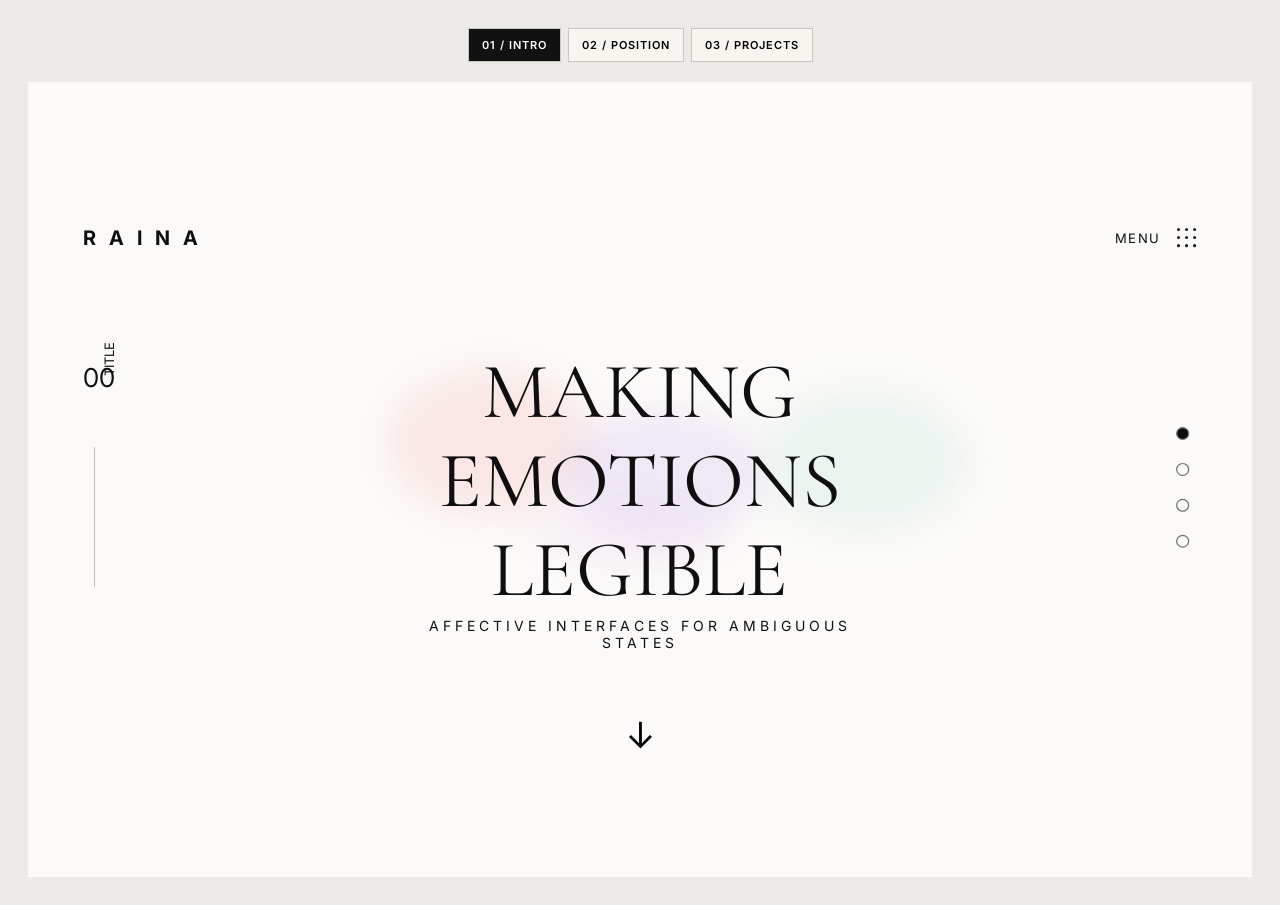
==== index.html @ 7a5435ba "Implement portfolio landing pages from Figma" ====
<!doctype html>
<html lang="en">
  <head>
    <meta charset="UTF-8" />
    <meta name="viewport" content="width=device-width, initial-scale=1.0" />
    <title>Raina — Affective Interfaces</title>
    <link rel="preconnect" href="https://fonts.googleapis.com" />
    <link rel="preconnect" href="https://fonts.gstatic.com" crossorigin />
    <link href="https://fonts.googleapis.com/css2?family=Cormorant+Garamond:ital,wght@0,400;1,400&family=Inter:wght@400;600&display=swap" rel="stylesheet" />
    <link rel="stylesheet" href="./style.css" />
  </head>
  <body>
    <main class="site-shell">
      <nav class="page-nav" aria-label="Page navigation">
        <button class="nav-button active" data-page="intro">01 / INTRO</button>
        <button class="nav-button" data-page="position">02 / POSITION</button>
        <button class="nav-button" data-page="projects">03 / PROJECTS</button>
      </nav>

      <section class="page intro is-active" data-page-panel="intro">
        <header><strong>R A I N A</strong><span>MENU <img src="assets/figma/menu-grid.svg" alt="" /></span></header>
        <span class="section-number">00</span><span class="side-label">TITLE</span><i class="guide"></i>
        <div class="hero-fields" aria-hidden="true"><img src="assets/figma/hero-field-1.svg" alt="" /><img src="assets/figma/hero-field-2.svg" alt="" /><img src="assets/figma/hero-field-3.svg" alt="" /><img src="assets/figma/hero-field-4.svg" alt="" /></div>
        <div class="intro-title">MAKING<br />EMOTIONS<br />LEGIBLE</div>
        <p class="intro-subtitle">AFFECTIVE INTERFACES FOR AMBIGUOUS STATES</p>
        <img class="intro-pager" src="assets/figma/pager.svg" alt="Page indicator" />
        <button class="down-arrow" data-next="position" aria-label="Next page">↓</button>
      </section>

      <section class="page position" data-page-panel="position">
        <header><strong>R A I N A</strong><span>MENU <img src="assets/figma/menu-grid.svg" alt="" /></span></header>
        <span class="section-number">01</span><span class="side-label long">DESIGN POSITION</span><i class="guide"></i>
        <div class="position-copy"><h1>I design affective interfaces<br />that make <em>ambiguous emotional</em><br />and <em>psychological states</em><br />perceptible, interpretable,<br />and actionable.</h1><p>Many emotional and psychological states are felt before they can be clearly recognized or explained. My work explores how design can mediate these ambiguous states through narrative, information, touch, and physical interaction. Rather than attempting to diagnose or resolve emotion, I design interfaces that help people notice what they are experiencing, make sense of it, and find ways to respond.</p></div>
        <div class="journey-art" aria-hidden="true"><img class="field f1" src="assets/figma/position-field-1.svg" alt="" /><img class="field f2" src="assets/figma/position-field-2.svg" alt="" /><img class="field f3" src="assets/figma/position-field-3.svg" alt="" /><img class="field f4" src="assets/figma/position-field-4.svg" alt="" /><img class="field f5" src="assets/figma/position-field-5.svg" alt="" /><img class="journey-line" src="assets/figma/journey-path.svg" alt="" /></div>
        <div class="states"><article class="state state-one"><img src="assets/figma/state-ring.png" alt="" /><img class="dot" src="assets/figma/state-dot.svg" alt="" /><b>PERCEPTIBLE</b><small>make it noticed</small></article><article class="state state-two"><img src="assets/figma/state-ring.png" alt="" /><img class="dot" src="assets/figma/state-dot.svg" alt="" /><b>INTERPRETABLE</b><small>make sense of it</small></article><article class="state state-three"><img src="assets/figma/state-ring.png" alt="" /><img class="dot" src="assets/figma/state-dot.svg" alt="" /><b>ACTIONABLE</b><small>enable a response</small></article></div>
        <div class="dot-pager"><img src="assets/figma/pager-dot.svg" alt="" /><img src="assets/figma/pager-dot-active.svg" alt="" /><img src="assets/figma/pager-dot.svg" alt="" /><img src="assets/figma/pager-dot.svg" alt="" /></div><button class="down-arrow" data-next="projects" aria-label="Next page">↓</button>
      </section>

      <section class="page projects" data-page-panel="projects">
        <header><strong>R A I N A</strong><span>MENU <img src="assets/figma/menu-button.svg" alt="" /></span></header>
        <aside class="projects-intro"><h1>MAKING<br />EMOTIONS<br />LEGIBLE</h1><p>Design affective interfaces<br />that make ambiguous<br />emotional states perceptible,<br />interpretable, and actionable.</p><button data-page="intro">Explore projects&nbsp;&nbsp;&nbsp;→</button></aside>
        <div class="explore-fields" aria-hidden="true"><img src="assets/figma/explore-field-1.svg" alt="" /><img src="assets/figma/explore-field-2.svg" alt="" /><img src="assets/figma/explore-field-3.svg" alt="" /><img src="assets/figma/explore-field-4.svg" alt="" /><img src="assets/figma/explore-field-5.svg" alt="" /></div>
        <div class="experience"><b>A M B I G U O U S<br />E X P E R I E N C E</b><span>Felt before it is known.<br />—</span></div>
        <div class="connectors" aria-hidden="true"><img src="assets/figma/connector-1.svg" alt="" /><img src="assets/figma/connector-2.svg" alt="" /><img src="assets/figma/connector-3.svg" alt="" /><img src="assets/figma/connector-4.svg" alt="" /><img src="assets/figma/connector-5.svg" alt="" /><img src="assets/figma/connector-6.svg" alt="" /></div>
        <div class="projects-grid">
          <article class="project child"><span>03</span><b>CHILD DEPRESSION<br />SCREENING GAME</b><small>FELT → ARTICULATED</small><img src="assets/figma/project-child.svg" alt="Child depression game illustration" /></article>
          <article class="project living"><span>01</span><b>LIVING OBJECT</b><small>FELT → ENCOUNTERED</small><img src="assets/figma/project-living-base.svg" alt="Living object illustration" /><img src="assets/figma/project-living-1.svg" alt="" /></article>
          <article class="project pms"><span>02</span><b>PMS<br />PRODUCT-SERVICE</b><small>FELT → INTERPRETED</small><img src="assets/figma/project-pms-base.svg" alt="PMS product-service illustration" /><img src="assets/figma/project-pms-1.svg" alt="" /><img src="assets/figma/project-pms-2.svg" alt="" /><img src="assets/figma/project-pms-3.svg" alt="" /></article>
          <article class="project lockin"><span>04</span><b>LOCKIN</b><small>UNNOTICED → RECONSIDERED</small><img src="assets/figma/project-phone.svg" alt="Lockin illustration" /></article>
          <article class="project squeeze"><span>05</span><b>SQUEEZE ME</b><small>FELT → RESPONDED</small><img src="assets/figma/project-touch.svg" alt="Squeeze me illustration" /></article>
          <article class="project balium"><span>06</span><b>BALIUM</b><small>UNNOTICED → NOTICED</small><img src="assets/figma/project-balium.svg" alt="Balium illustration" /></article>
        </div>
      </section>
    </main>
    <script src="./script.js"></script>
  </body>
</html>
---- style.css ----
:root{--paper:#fbfaf8;--ink:#0f0f0f;--purple:#634fb8}*{box-sizing:border-box}body{margin:0;background:#eceae6;color:var(--ink);font-family:Inter,Arial,sans-serif}.site-shell{min-height:100vh;padding:28px}.page-nav{display:flex;gap:7px;justify-content:center;margin:0 auto 20px}.nav-button{border:1px solid #c9c6c0;background:#f7f5f0;padding:9px 13px;font:600 11px Inter;letter-spacing:1px;cursor:pointer}.nav-button.active{background:#111;color:#fff}.page{position:relative;width:min(100%,1512px);aspect-ratio:1512/982;margin:auto;background:var(--paper);overflow:hidden;display:none}.page.is-active{display:block}.page header{position:absolute;top:18.1%;left:4.53%;right:4.53%;display:flex;justify-content:space-between;align-items:center;font-size:14px;letter-spacing:1.4px;z-index:5}.page header strong{font-size:20px;letter-spacing:4px}.page header span{display:flex;align-items:center;gap:16px;font-size:13px}.page header img{width:20px;height:20px;object-fit:contain}.section-number{position:absolute;left:4.53%;top:35.2%;font-size:26px}.side-label{position:absolute;left:6%;top:37%;font-size:13px;transform:rotate(-90deg);transform-origin:left top}.side-label.long{top:57.8%;left:4.4%;font-size:12px;font-weight:600;letter-spacing:1.2px}.guide{position:absolute;left:5.43%;top:45.9%;height:17.6%;border-left:1px solid #7777}.intro .hero-fields img,.position .field,.explore-fields img{position:absolute;object-fit:contain}.intro .hero-fields img:nth-child(1){left:25.3%;top:31.6%;width:25%;height:27.6%}.intro .hero-fields img:nth-child(2){left:39%;top:37.1%;width:25.7%;height:24.8%}.intro .hero-fields img:nth-child(3){left:55.4%;top:34.4%;width:25.7%;height:26.6%}.intro .hero-fields img:nth-child(4){left:34.2%;top:48.6%;width:29.8%;height:16.5%}.intro-title{position:absolute;top:33.5%;left:31%;width:38%;font:400 clamp(32px,6.2vw,94px)/1.12 'Cormorant Garamond',serif;text-align:center;z-index:1}.intro-subtitle{position:absolute;left:31%;top:65.5%;width:38%;text-align:center;font-size:14px;letter-spacing:4px}.intro-pager{position:absolute;right:4.75%;top:43.4%;width:22px;height:126px}.down-arrow{position:absolute;left:50%;bottom:15%;background:none;border:0;font:36px Inter;cursor:pointer;transform:translateX(-50%)}.position-copy{position:absolute;left:12.66%;top:27.5%;width:44%;z-index:4}.position-copy h1{font:400 clamp(19px,2.58vw,39px)/1.3 'Cormorant Garamond',serif;margin:0}.position-copy em{color:var(--purple)}.position-copy p{width:70%;margin-top:35px;font-size:15px;line-height:1.73;color:#474747}.journey-art{position:absolute;right:3.5%;top:22%;width:51%;height:52%}.journey-art .f1{left:0;top:21%;width:29%;height:49%}.journey-art .f2{left:25%;top:39%;width:30%;height:50%}.journey-art .f3{left:53%;top:20%;width:29%;height:49%}.journey-art .f4{left:33%;top:57%;width:28%;height:40%}.journey-art .f5{left:66%;top:39%;width:24%;height:42%}.journey-line{position:absolute;left:11%;top:0;width:79%;height:96%;z-index:2}.states{position:absolute;right:6%;top:26%;width:36%;height:49%;z-index:3}.state{position:absolute;width:43%;height:60px;padding-left:67px}.state>img:first-child{position:absolute;left:0;top:0;width:53px;height:53px}.state .dot{position:absolute;left:21px;top:21px;width:10px;height:10px}.state b,.state small{display:block}.state b{font-size:16px;letter-spacing:.5px;padding-top:5px}.state small{font-size:14px;color:#474747;margin-top:5px}.state-one{left:22%;top:0}.state-two{right:0;top:53%}.state-three{left:0;bottom:0}.dot-pager{position:absolute;right:3.7%;top:45.7%;display:grid;gap:21px}.dot-pager img{width:12px;height:12px}.position .down-arrow{bottom:15%}.projects{background:#fbf9f4}.projects header{top:7.5%}.projects-intro{position:absolute;left:4.6%;top:38.9%;z-index:4}.projects-intro h1{font-size:28px;letter-spacing:4px;line-height:1.15;margin:0}.projects-intro p{font-size:13px;line-height:24px;margin-top:88px}.projects-intro button{background:none;border:0;padding:0;margin-top:76px;font-size:12px;cursor:pointer}.explore-fields{position:absolute;left:31.7%;top:20%;width:45%;height:66%}.explore-fields img:nth-child(1){left:0;top:3%;width:35%;height:53%}.explore-fields img:nth-child(2){left:24%;top:1%;width:34%;height:53%}.explore-fields img:nth-child(3){left:9%;top:35%;width:36%;height:51%}.explore-fields img:nth-child(4){left:35%;top:47%;width:30%;height:43%}.explore-fields img:nth-child(5){left:25%;top:25%;width:29%;height:45%}.experience{position:absolute;z-index:3;top:48%;left:45%;width:20%;text-align:center;font-size:12px}.experience b{font-size:19px;letter-spacing:4px;line-height:1.4}.experience span{display:block;margin-top:30px}.connectors img{position:absolute;z-index:2}.connectors img:nth-child(1){left:36.5%;top:25%;width:11%;transform:rotate(-44deg)}.connectors img:nth-child(2){left:59%;top:25%;width:11%;transform:rotate(-130deg)}.connectors img:nth-child(3){left:35%;top:60%;width:9%;transform:rotate(27deg)}.connectors img:nth-child(4){left:63%;top:62%;width:11%;transform:rotate(150deg)}.connectors img:nth-child(5){left:43%;top:80%;width:9%;transform:rotate(64deg)}.connectors img:nth-child(6){left:56%;top:80%;width:9%;transform:rotate(110deg)}.projects-grid{position:absolute;inset:0;z-index:5}.project{position:absolute;width:17%;font-size:11px;letter-spacing:1.2px}.project span{display:block;font-size:18px;margin-bottom:10px}.project b,.project small{display:block;line-height:22px}.project small{color:var(--ink);font-size:11px;margin-top:2px}.project>img{position:absolute;object-fit:contain;max-width:130px;max-height:90px}.child{left:25.4%;top:13%;color:#db4740}.child b,.living b,.pms b,.lockin b,.squeeze b,.balium b{color:#141414}.child>img{top:96px;left:0}.living{left:67.4%;top:13.5%;color:#7a47c2}.living>img{top:90px;left:0}.living>img:nth-of-type(2){top:103px}.pms{left:23%;top:42.5%;color:#406bb8}.pms>img{top:106px;left:0}.lockin{left:74.7%;top:45.5%;color:#406eb8}.lockin>img{top:82px;left:0}.squeeze{left:30.1%;top:72.5%;color:#784db8}.squeeze>img{top:63px;left:0}.balium{left:65.2%;top:72.5%;color:#59855e}.balium>img{top:58px;left:0}
@media(max-width:700px){.site-shell{padding:0}.page-nav{position:sticky;top:0;background:#eceae6;padding:10px;margin:0;z-index:9}.page{width:100%;min-height:720px;aspect-ratio:auto}.page header{top:5%;font-size:10px}.page header strong{font-size:14px}.page header span{font-size:10px}.section-number{top:18%;font-size:20px}.side-label,.guide{display:none}.intro-title{top:27%;left:15%;width:70%;font-size:53px}.intro-subtitle{left:15%;top:58%;width:70%;font-size:10px;letter-spacing:2px}.intro .hero-fields{opacity:.8}.position-copy{left:10%;top:18%;width:80%}.position-copy h1{font-size:29px}.position-copy p{width:100%;font-size:12px;line-height:1.6;margin-top:20px}.journey-art{right:2%;top:55%;width:96%;height:36%;opacity:.8}.states{right:2%;top:58%;width:93%;height:28%}.state b{font-size:11px}.state small{font-size:10px}.projects-intro{top:15%;left:8%}.projects-intro p{margin-top:35px}.projects-intro button{margin-top:30px}.explore-fields{left:15%;top:39%;width:70%;height:35%}.experience{top:52%;left:29%;width:42%;font-size:10px}.experience b{font-size:13px}.connectors{display:none}.projects-grid{transform:scale(.74);transform-origin:0 0;left:3%;top:9%;width:135%;height:120%}}
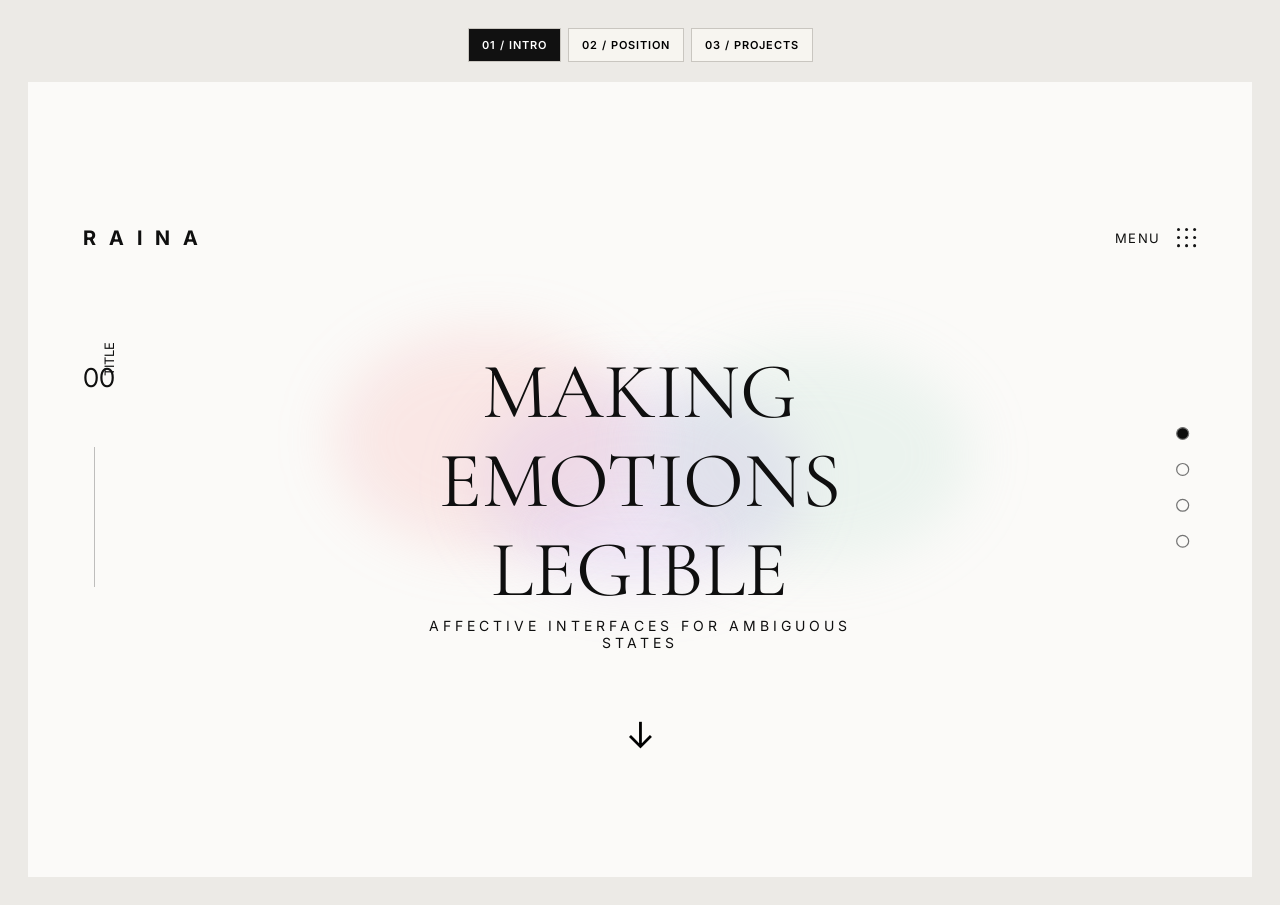
==== commit 12372e02: "Add portfolio project media and prototypes" ====
--- a/index.html
+++ b/index.html
@@ -39,16 +39,16 @@
       <section class="page projects" data-page-panel="projects">
         <header><strong>R A I N A</strong><span>MENU <img src="assets/figma/menu-button.svg" alt="" /></span></header>
         <aside class="projects-intro"><h1>MAKING<br />EMOTIONS<br />LEGIBLE</h1><p>Design affective interfaces<br />that make ambiguous<br />emotional states perceptible,<br />interpretable, and actionable.</p><button data-page="intro">Explore projects&nbsp;&nbsp;&nbsp;→</button></aside>
-        <div class="explore-fields" aria-hidden="true"><img src="assets/figma/explore-field-1.svg" alt="" /><img src="assets/figma/explore-field-2.svg" alt="" /><img src="assets/figma/explore-field-3.svg" alt="" /><img src="assets/figma/explore-field-4.svg" alt="" /><img src="assets/figma/explore-field-5.svg" alt="" /></div>
+        <div class="explore-fields" aria-hidden="true"><img src="assets/figma/explore-field-1.svg" alt="" /><img src="assets/figma/explore-field-2.svg" alt="" /><img src="assets/figma/explore-field-3.svg" alt="" /><img src="assets/figma/explore-field-4.svg" alt="" /><img src="assets/figma/explore-field-5.svg" alt="" /><img src="assets/figma/explore-field-3.svg" alt="" /></div>
         <div class="experience"><b>A M B I G U O U S<br />E X P E R I E N C E</b><span>Felt before it is known.<br />—</span></div>
         <div class="connectors" aria-hidden="true"><img src="assets/figma/connector-1.svg" alt="" /><img src="assets/figma/connector-2.svg" alt="" /><img src="assets/figma/connector-3.svg" alt="" /><img src="assets/figma/connector-4.svg" alt="" /><img src="assets/figma/connector-5.svg" alt="" /><img src="assets/figma/connector-6.svg" alt="" /></div>
         <div class="projects-grid">
-          <article class="project child"><span>03</span><b>CHILD DEPRESSION<br />SCREENING GAME</b><small>FELT → ARTICULATED</small><img src="assets/figma/project-child.svg" alt="Child depression game illustration" /></article>
-          <article class="project living"><span>01</span><b>LIVING OBJECT</b><small>FELT → ENCOUNTERED</small><img src="assets/figma/project-living-base.svg" alt="Living object illustration" /><img src="assets/figma/project-living-1.svg" alt="" /></article>
-          <article class="project pms"><span>02</span><b>PMS<br />PRODUCT-SERVICE</b><small>FELT → INTERPRETED</small><img src="assets/figma/project-pms-base.svg" alt="PMS product-service illustration" /><img src="assets/figma/project-pms-1.svg" alt="" /><img src="assets/figma/project-pms-2.svg" alt="" /><img src="assets/figma/project-pms-3.svg" alt="" /></article>
-          <article class="project lockin"><span>04</span><b>LOCKIN</b><small>UNNOTICED → RECONSIDERED</small><img src="assets/figma/project-phone.svg" alt="Lockin illustration" /></article>
-          <article class="project squeeze"><span>05</span><b>SQUEEZE ME</b><small>FELT → RESPONDED</small><img src="assets/figma/project-touch.svg" alt="Squeeze me illustration" /></article>
-          <article class="project balium"><span>06</span><b>BALIUM</b><small>UNNOTICED → NOTICED</small><img src="assets/figma/project-balium.svg" alt="Balium illustration" /></article>
+          <article class="project child" data-project="child"><span>03</span><b>CHILD DEPRESSION<br />SCREENING GAME</b><small>FELT → ARTICULATED</small><img src="assets/projects/child-watercolor-cutout.png" alt="Watercolor child depression game illustration" /></article>
+          <article class="project living" data-project="living"><span>01</span><b>LIVING OBJECT</b><small>FELT → ENCOUNTERED</small><img src="assets/projects/living-watercolor-cutout.png" alt="Watercolor tactile chip object" /></article>
+          <article class="project pms" data-project="pms"><span>02</span><b>PMS<br />PRODUCT-SERVICE</b><small>FELT → INTERPRETED</small><img src="assets/projects/pms-watercolor-cutout.png" alt="Watercolor wearable band and dock" /></article>
+          <article class="project lockin" data-project="lockin"><span>04</span><b>LOCKIN</b><small>UNNOTICED → RECONSIDERED</small><img src="assets/projects/lockin-watercolor-cutout.png" alt="Watercolor Lockin phone illustration" /></article>
+          <article class="project squeeze" data-project="squeeze"><span>05</span><b>SQUEEZE ME</b><small>FELT → RESPONDED</small><img src="assets/projects/squeeze-watercolor-cutout.png" alt="Watercolor soft-touch illustration" /></article>
+          <article class="project balium" data-project="balium"><span>06</span><b>BALIUM</b><small>UNNOTICED → NOTICED</small><img src="assets/projects/balium-watercolor-cutout.png" alt="Watercolor Balium chair illustration" /></article>
         </div>
       </section>
     </main>
--- a/style.css
+++ b/style.css
@@ -1,2 +1,34 @@
 :root{--paper:#fbfaf8;--ink:#0f0f0f;--purple:#634fb8}*{box-sizing:border-box}body{margin:0;background:#eceae6;color:var(--ink);font-family:Inter,Arial,sans-serif}.site-shell{min-height:100vh;padding:28px}.page-nav{display:flex;gap:7px;justify-content:center;margin:0 auto 20px}.nav-button{border:1px solid #c9c6c0;background:#f7f5f0;padding:9px 13px;font:600 11px Inter;letter-spacing:1px;cursor:pointer}.nav-button.active{background:#111;color:#fff}.page{position:relative;width:min(100%,1512px);aspect-ratio:1512/982;margin:auto;background:var(--paper);overflow:hidden;display:none}.page.is-active{display:block}.page header{position:absolute;top:18.1%;left:4.53%;right:4.53%;display:flex;justify-content:space-between;align-items:center;font-size:14px;letter-spacing:1.4px;z-index:5}.page header strong{font-size:20px;letter-spacing:4px}.page header span{display:flex;align-items:center;gap:16px;font-size:13px}.page header img{width:20px;height:20px;object-fit:contain}.section-number{position:absolute;left:4.53%;top:35.2%;font-size:26px}.side-label{position:absolute;left:6%;top:37%;font-size:13px;transform:rotate(-90deg);transform-origin:left top}.side-label.long{top:57.8%;left:4.4%;font-size:12px;font-weight:600;letter-spacing:1.2px}.guide{position:absolute;left:5.43%;top:45.9%;height:17.6%;border-left:1px solid #7777}.intro .hero-fields img,.position .field,.explore-fields img{position:absolute;object-fit:contain}.intro .hero-fields img:nth-child(1){left:25.3%;top:31.6%;width:25%;height:27.6%}.intro .hero-fields img:nth-child(2){left:39%;top:37.1%;width:25.7%;height:24.8%}.intro .hero-fields img:nth-child(3){left:55.4%;top:34.4%;width:25.7%;height:26.6%}.intro .hero-fields img:nth-child(4){left:34.2%;top:48.6%;width:29.8%;height:16.5%}.intro-title{position:absolute;top:33.5%;left:31%;width:38%;font:400 clamp(32px,6.2vw,94px)/1.12 'Cormorant Garamond',serif;text-align:center;z-index:1}.intro-subtitle{position:absolute;left:31%;top:65.5%;width:38%;text-align:center;font-size:14px;letter-spacing:4px}.intro-pager{position:absolute;right:4.75%;top:43.4%;width:22px;height:126px}.down-arrow{position:absolute;left:50%;bottom:15%;background:none;border:0;font:36px Inter;cursor:pointer;transform:translateX(-50%)}.position-copy{position:absolute;left:12.66%;top:27.5%;width:44%;z-index:4}.position-copy h1{font:400 clamp(19px,2.58vw,39px)/1.3 'Cormorant Garamond',serif;margin:0}.position-copy em{color:var(--purple)}.position-copy p{width:70%;margin-top:35px;font-size:15px;line-height:1.73;color:#474747}.journey-art{position:absolute;right:3.5%;top:22%;width:51%;height:52%}.journey-art .f1{left:0;top:21%;width:29%;height:49%}.journey-art .f2{left:25%;top:39%;width:30%;height:50%}.journey-art .f3{left:53%;top:20%;width:29%;height:49%}.journey-art .f4{left:33%;top:57%;width:28%;height:40%}.journey-art .f5{left:66%;top:39%;width:24%;height:42%}.journey-line{position:absolute;left:11%;top:0;width:79%;height:96%;z-index:2}.states{position:absolute;right:6%;top:26%;width:36%;height:49%;z-index:3}.state{position:absolute;width:43%;height:60px;padding-left:67px}.state>img:first-child{position:absolute;left:0;top:0;width:53px;height:53px}.state .dot{position:absolute;left:21px;top:21px;width:10px;height:10px}.state b,.state small{display:block}.state b{font-size:16px;letter-spacing:.5px;padding-top:5px}.state small{font-size:14px;color:#474747;margin-top:5px}.state-one{left:22%;top:0}.state-two{right:0;top:53%}.state-three{left:0;bottom:0}.dot-pager{position:absolute;right:3.7%;top:45.7%;display:grid;gap:21px}.dot-pager img{width:12px;height:12px}.position .down-arrow{bottom:15%}.projects{background:#fbf9f4}.projects header{top:7.5%}.projects-intro{position:absolute;left:4.6%;top:38.9%;z-index:4}.projects-intro h1{font-size:28px;letter-spacing:4px;line-height:1.15;margin:0}.projects-intro p{font-size:13px;line-height:24px;margin-top:88px}.projects-intro button{background:none;border:0;padding:0;margin-top:76px;font-size:12px;cursor:pointer}.explore-fields{position:absolute;left:31.7%;top:20%;width:45%;height:66%}.explore-fields img:nth-child(1){left:0;top:3%;width:35%;height:53%}.explore-fields img:nth-child(2){left:24%;top:1%;width:34%;height:53%}.explore-fields img:nth-child(3){left:9%;top:35%;width:36%;height:51%}.explore-fields img:nth-child(4){left:35%;top:47%;width:30%;height:43%}.explore-fields img:nth-child(5){left:25%;top:25%;width:29%;height:45%}.experience{position:absolute;z-index:3;top:48%;left:45%;width:20%;text-align:center;font-size:12px}.experience b{font-size:19px;letter-spacing:4px;line-height:1.4}.experience span{display:block;margin-top:30px}.connectors img{position:absolute;z-index:2}.connectors img:nth-child(1){left:36.5%;top:25%;width:11%;transform:rotate(-44deg)}.connectors img:nth-child(2){left:59%;top:25%;width:11%;transform:rotate(-130deg)}.connectors img:nth-child(3){left:35%;top:60%;width:9%;transform:rotate(27deg)}.connectors img:nth-child(4){left:63%;top:62%;width:11%;transform:rotate(150deg)}.connectors img:nth-child(5){left:43%;top:80%;width:9%;transform:rotate(64deg)}.connectors img:nth-child(6){left:56%;top:80%;width:9%;transform:rotate(110deg)}.projects-grid{position:absolute;inset:0;z-index:5}.project{position:absolute;width:17%;font-size:11px;letter-spacing:1.2px}.project span{display:block;font-size:18px;margin-bottom:10px}.project b,.project small{display:block;line-height:22px}.project small{color:var(--ink);font-size:11px;margin-top:2px}.project>img{position:absolute;object-fit:contain;max-width:130px;max-height:90px}.child{left:25.4%;top:13%;color:#db4740}.child b,.living b,.pms b,.lockin b,.squeeze b,.balium b{color:#141414}.child>img{top:96px;left:0}.living{left:67.4%;top:13.5%;color:#7a47c2}.living>img{top:90px;left:0}.living>img:nth-of-type(2){top:103px}.pms{left:23%;top:42.5%;color:#406bb8}.pms>img{top:106px;left:0}.lockin{left:74.7%;top:45.5%;color:#406eb8}.lockin>img{top:82px;left:0}.squeeze{left:30.1%;top:72.5%;color:#784db8}.squeeze>img{top:63px;left:0}.balium{left:65.2%;top:72.5%;color:#59855e}.balium>img{top:58px;left:0}
 @media(max-width:700px){.site-shell{padding:0}.page-nav{position:sticky;top:0;background:#eceae6;padding:10px;margin:0;z-index:9}.page{width:100%;min-height:720px;aspect-ratio:auto}.page header{top:5%;font-size:10px}.page header strong{font-size:14px}.page header span{font-size:10px}.section-number{top:18%;font-size:20px}.side-label,.guide{display:none}.intro-title{top:27%;left:15%;width:70%;font-size:53px}.intro-subtitle{left:15%;top:58%;width:70%;font-size:10px;letter-spacing:2px}.intro .hero-fields{opacity:.8}.position-copy{left:10%;top:18%;width:80%}.position-copy h1{font-size:29px}.position-copy p{width:100%;font-size:12px;line-height:1.6;margin-top:20px}.journey-art{right:2%;top:55%;width:96%;height:36%;opacity:.8}.states{right:2%;top:58%;width:93%;height:28%}.state b{font-size:11px}.state small{font-size:10px}.projects-intro{top:15%;left:8%}.projects-intro p{margin-top:35px}.projects-intro button{margin-top:30px}.explore-fields{left:15%;top:39%;width:70%;height:35%}.experience{top:52%;left:29%;width:42%;font-size:10px}.experience b{font-size:13px}.connectors{display:none}.projects-grid{transform:scale(.74);transform-origin:0 0;left:3%;top:9%;width:135%;height:120%}}
+/* Intro: the three color fields bloom in sequence, like watercolor soaking into paper. */
+.intro .hero-fields img:nth-child(1){left:22%;top:29%;width:31%;height:32%}.intro .hero-fields img:nth-child(2){left:34%;top:35%;width:32%;height:31%}.intro .hero-fields img:nth-child(3){left:48%;top:31%;width:32%;height:32%;mix-blend-mode:multiply}.intro .hero-fields img:nth-child(-n+3){opacity:0;transform-box:fill-box;transform-origin:center;will-change:transform,opacity,filter;animation:watercolor-bloom 1.9s cubic-bezier(.22,.61,.36,1) forwards}.intro .hero-fields img:nth-child(1){animation-delay:.15s}.intro .hero-fields img:nth-child(2){animation-delay:.85s}.intro .hero-fields img:nth-child(3){animation-delay:1.55s}.intro .hero-fields img:nth-child(4){opacity:0;animation:watercolor-wash 1.7s ease-out forwards 1.9s}@keyframes watercolor-bloom{0%{opacity:0;filter:blur(12px);transform:scale(.32)}65%{opacity:.96;filter:blur(2px);transform:scale(1.14)}100%{opacity:1;filter:blur(0);transform:scale(1)}}@keyframes watercolor-wash{0%{opacity:0;transform:scaleX(.45)}100%{opacity:.82;transform:scaleX(1)}}@media(prefers-reduced-motion:reduce){.intro .hero-fields img{animation:none!important;opacity:1!important}}
+/* Mobile project-map layout: six directly selectable project areas */
+@media(max-width:700px){.projects-grid{display:grid;grid-template-columns:1fr 1fr;gap:14px;left:8%;right:8%;top:52%;width:auto;height:auto;transform:none}.project{position:relative;left:auto!important;top:auto!important;width:auto;min-height:124px;padding:12px;border:1px solid #dedbd5;background:#fbfaf8;cursor:pointer}.project span{font-size:16px}.project b,.project small{line-height:16px}.project>img{right:5px;bottom:5px;left:auto!important;top:auto!important;max-width:78px;max-height:55px;opacity:.85}.projects .projects-intro{top:14%;left:8%}.projects .explore-fields{top:28%;left:15%;width:70%;height:30%;opacity:.55}.projects .experience{top:36%;left:28%;width:44%;font-size:9px}.projects .experience b{font-size:11px}.projects .projects-intro p{display:none}.projects .projects-intro button{margin-top:16px}}
+/* Keep each enlarged field centred while scaling it to 130%. */
+.intro .hero-fields img:nth-child(1){left:17.35%;top:24.2%;width:40.3%;height:41.6%}.intro .hero-fields img:nth-child(2){left:29.2%;top:30.35%;width:41.6%;height:40.3%}.intro .hero-fields img:nth-child(3){left:43.2%;top:26.2%;width:41.6%;height:41.6%}
+/* Position: concentrate the three affective color fields on the left of the diagram. */
+.position .journey-art .f1{left:-8%;top:12%;width:58%;height:72%}.position .journey-art .f2{left:5%;top:25%;width:60%;height:72%;mix-blend-mode:multiply}.position .journey-art .f3{left:18%;top:9%;width:58%;height:72%;mix-blend-mode:multiply}.position .journey-art .f4,.position .journey-art .f5{display:none}.position .journey-line{left:2%;width:68%}
+.position .journey-line{display:none}.state-journey-overlay{position:absolute;inset:0;width:100%;height:100%;z-index:2;pointer-events:none;overflow:visible}.state-journey-overlay path{fill:none;stroke:#8b8b8b;stroke-opacity:.58;stroke-width:1.2;stroke-dasharray:2 5}
+.position .state-three{bottom:-16%}@media(max-width:700px){.position .state-three{bottom:-23%}}
+.position .journey-art{right:18%}.position .states{right:20%}@media(max-width:700px){.position .journey-art{right:16%}.position .states{right:18%}}
+.position .journey-art .f1{left:17%}.position .journey-art .f2{left:30%}.position .journey-art .f3{left:43%}
+.position .journey-art .f1{left:12%;top:3%;width:44%;height:104%}.position .journey-art .f2{left:23%;top:11%;width:45%;height:104%}.position .journey-art .f3{left:34%;top:2%;width:44%;height:104%}@media(max-width:700px){.position .journey-art .f1{left:9%;top:-8%;width:36%;height:120%}.position .journey-art .f2{left:19%;top:0;width:37%;height:120%}.position .journey-art .f3{left:29%;top:-9%;width:36%;height:120%}}
+.position .journey-art .f1{height:132%}.position .journey-art .f2{height:132%}.position .journey-art .f3{height:132%}.position .journey-art .f1,.position .journey-art .f2,.position .journey-art .f3{transform:translateX(38%) scale(1.55);transform-origin:center}@media(max-width:700px){.position .journey-art .f1{height:158%}.position .journey-art .f2{height:158%}.position .journey-art .f3{height:158%}.position .journey-art .f1,.position .journey-art .f2,.position .journey-art .f3{transform:translateX(46%) scale(1.85)}}
+.position .state>img:first-child,.position .state .dot{transform:none}
+.position .journey-art,.position .states{transform:translateX(24px)}@media(max-width:700px){.position .journey-art,.position .states{transform:translateX(18px)}}
+.position .journey-art .f1{top:-11%}.position .journey-art .f3{top:18%}@media(max-width:700px){.position .journey-art .f1{top:-25%}.position .journey-art .f3{top:11%}}
+.projects .explore-fields{left:29%;top:23%;width:48%;height:57%;opacity:1}.projects .explore-fields img:nth-child(1){left:0;top:3%;width:56%;height:60%}.projects .explore-fields img:nth-child(2){left:22%;top:17%;width:56%;height:60%}.projects .explore-fields img:nth-child(3){left:44%;top:4%;width:56%;height:60%;mix-blend-mode:multiply}.projects .explore-fields img{opacity:0;transform-box:fill-box;transform-origin:center;animation:watercolor-bloom 1.9s cubic-bezier(.22,.61,.36,1) forwards}.projects .explore-fields img:nth-child(1){animation-delay:.15s}.projects .explore-fields img:nth-child(2){animation-delay:.85s}.projects .explore-fields img:nth-child(3){animation-delay:1.55s}@media(max-width:700px){.projects .explore-fields{left:8%;top:26%;width:84%;height:35%;opacity:1}.projects .explore-fields img:nth-child(1){left:0;top:3%;width:56%;height:70%}.projects .explore-fields img:nth-child(2){left:22%;top:17%;width:56%;height:70%}.projects .explore-fields img:nth-child(3){left:44%;top:4%;width:56%;height:70%}}
+.projects .explore-fields{left:27%;top:18%;width:52%;height:67%}.projects .explore-fields img{width:46%;height:48%;mix-blend-mode:multiply}.projects .explore-fields img:nth-child(1){left:5%;top:5%}.projects .explore-fields img:nth-child(2){left:29%;top:0}.projects .explore-fields img:nth-child(3){left:52%;top:8%}.projects .explore-fields img:nth-child(4){left:52%;top:43%}.projects .explore-fields img:nth-child(5){left:28%;top:52%}.projects .explore-fields img:nth-child(6){left:4%;top:43%}.projects .explore-fields img:nth-child(4){animation-delay:2.25s}.projects .explore-fields img:nth-child(5){animation-delay:2.95s}.projects .explore-fields img:nth-child(6){animation-delay:3.65s}@media(max-width:700px){.projects .explore-fields{left:5%;top:25%;width:90%;height:39%}.projects .explore-fields img{width:46%;height:48%}.projects .explore-fields img:nth-child(1){left:5%;top:5%}.projects .explore-fields img:nth-child(2){left:29%;top:0}.projects .explore-fields img:nth-child(3){left:52%;top:8%}.projects .explore-fields img:nth-child(4){left:52%;top:43%}.projects .explore-fields img:nth-child(5){left:28%;top:52%}.projects .explore-fields img:nth-child(6){left:4%;top:43%}}
+.projects .explore-fields img{width:53%;height:53%}.projects .explore-fields img:nth-child(1){left:1%;top:0}.projects .explore-fields img:nth-child(2){left:24%;top:-2%}.projects .explore-fields img:nth-child(3){left:46%;top:2%}.projects .explore-fields img:nth-child(4){left:46%;top:39%}.projects .explore-fields img:nth-child(5){left:24%;top:47%}.projects .explore-fields img:nth-child(6){left:1%;top:39%}@media(max-width:700px){.projects .explore-fields img{width:53%;height:53%}.projects .explore-fields img:nth-child(1){left:1%;top:0}.projects .explore-fields img:nth-child(2){left:24%;top:-2%}.projects .explore-fields img:nth-child(3){left:46%;top:2%}.projects .explore-fields img:nth-child(4){left:46%;top:39%}.projects .explore-fields img:nth-child(5){left:24%;top:47%}.projects .explore-fields img:nth-child(6){left:1%;top:39%}}
+.projects .explore-fields img:nth-child(1){left:9%;top:7%}.projects .explore-fields img:nth-child(2){left:24%;top:5%}.projects .explore-fields img:nth-child(3){left:39%;top:8%}.projects .explore-fields img:nth-child(4){left:39%;top:34%}.projects .explore-fields img:nth-child(5){left:24%;top:39%}.projects .explore-fields img:nth-child(6){left:9%;top:34%}@media(max-width:700px){.projects .explore-fields img:nth-child(1){left:9%;top:7%}.projects .explore-fields img:nth-child(2){left:24%;top:5%}.projects .explore-fields img:nth-child(3){left:39%;top:8%}.projects .explore-fields img:nth-child(4){left:39%;top:34%}.projects .explore-fields img:nth-child(5){left:24%;top:39%}.projects .explore-fields img:nth-child(6){left:9%;top:34%}}
+.projects .explore-fields img{animation-name:watercolor-bloom-project}@keyframes watercolor-bloom-project{0%{opacity:0;filter:blur(12px);transform:scale(.32)}65%{opacity:.67;filter:blur(2px);transform:scale(1.14)}100%{opacity:.7;filter:blur(0);transform:scale(1)}}
+.projects .project>img{filter:blur(.35px);opacity:.72;transform:scale(1.04)}.projects .child>img{filter:blur(.35px) drop-shadow(0 0 7px rgba(219,71,64,.34))}.projects .living>img,.projects .squeeze>img{filter:blur(.35px) drop-shadow(0 0 7px rgba(122,71,194,.32))}.projects .pms>img{filter:blur(.35px) drop-shadow(0 0 7px rgba(64,107,184,.32))}.projects .lockin>img{filter:blur(.35px) drop-shadow(0 0 7px rgba(64,110,184,.32))}.projects .balium>img{filter:blur(.35px) drop-shadow(0 0 7px rgba(89,133,94,.34))}
+/* Project imagery: hand-painted object vignettes with original forms retained. */
+.projects .project>img{width:150px;height:116px;max-width:none;max-height:none;object-fit:contain;object-position:center;filter:none;opacity:.78;transform:none}.projects .living>img,.projects .pms>img{width:158px;height:120px}.projects .project::before{display:none}@media(max-width:700px){.projects .project>img{width:100px;height:74px}.projects .living>img,.projects .pms>img{width:108px;height:78px}}
+/* One central generated watercolor field. */
+.projects .explore-fields{left:26%;top:17%;width:49%;height:68%;opacity:.82;mix-blend-mode:multiply}.projects .explore-fields img{inset:0!important;width:100%!important;height:100%!important;object-fit:cover;filter:none!important;opacity:1!important;transform:none!important;animation:none!important}@media(max-width:700px){.projects .explore-fields{left:5%;top:25%;width:90%;height:40%;opacity:.68}}
+/* Restore the six distinct central color fields. */
+.projects .explore-fields{left:27%;top:18%;width:52%;height:67%;opacity:1;mix-blend-mode:normal}.projects .explore-fields img{inset:auto!important;width:53%!important;height:53%!important;object-fit:contain;opacity:0;transform-box:fill-box!important;transform-origin:center!important;animation:watercolor-bloom-project 1.9s cubic-bezier(.22,.61,.36,1) forwards!important}.projects .explore-fields img:nth-child(1){left:9%!important;top:7%!important;animation-delay:.15s!important}.projects .explore-fields img:nth-child(2){left:24%!important;top:5%!important;animation-delay:.85s!important}.projects .explore-fields img:nth-child(3){left:39%!important;top:8%!important;animation-delay:1.55s!important}.projects .explore-fields img:nth-child(4){left:39%!important;top:34%!important;animation-delay:2.25s!important}.projects .explore-fields img:nth-child(5){left:24%!important;top:39%!important;animation-delay:2.95s!important}.projects .explore-fields img:nth-child(6){left:9%!important;top:34%!important;animation-delay:3.65s!important}@media(max-width:700px){.projects .explore-fields{left:5%;top:25%;width:90%;height:39%;opacity:1}.projects .explore-fields img{width:53%!important;height:53%!important}}
+/* Remove the paper-colour image rectangles while keeping the painted objects. */
+.projects .project>img{mix-blend-mode:multiply;filter:contrast(1.08) saturate(.9);opacity:.8}
+.page.is-entering-forward{animation:page-slide-up .9s cubic-bezier(.22,.61,.36,1) both}.page.is-entering-backward{animation:page-slide-down .9s cubic-bezier(.22,.61,.36,1) both}@keyframes page-slide-up{from{opacity:0;transform:translateY(10%)}to{opacity:1;transform:translateY(0)}}@keyframes page-slide-down{from{opacity:0;transform:translateY(-10%)}to{opacity:1;transform:translateY(0)}}@media(prefers-reduced-motion:reduce){.page.is-entering-forward,.page.is-entering-backward{animation:none}}
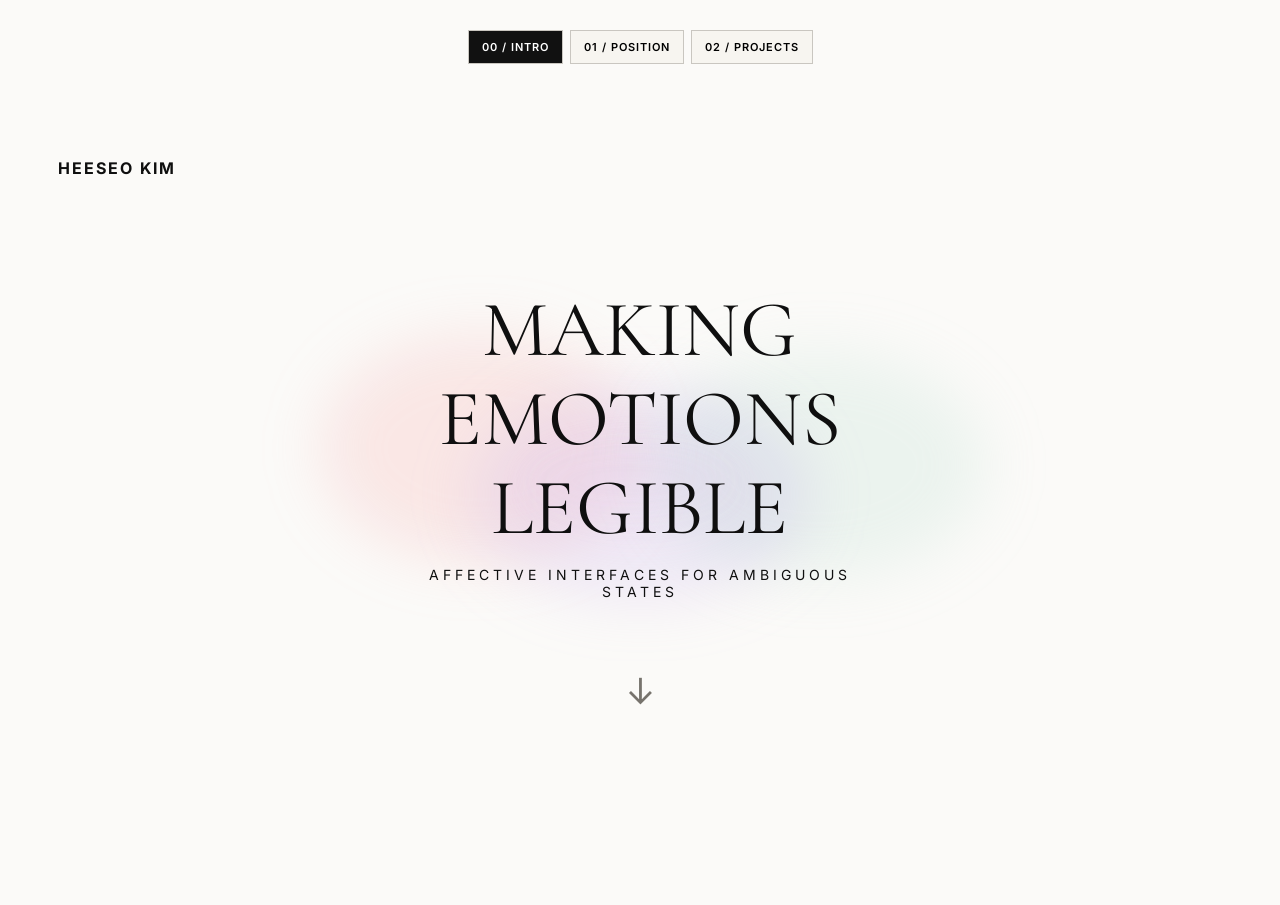
==== commit 16fd137d: "Refine portfolio flows and project galleries - Add Balium and Squeeze Me hero/gallery media\n- Impro" ====
--- a/index.html
+++ b/index.html
@@ -12,34 +12,31 @@
   <body>
     <main class="site-shell">
       <nav class="page-nav" aria-label="Page navigation">
-        <button class="nav-button active" data-page="intro">01 / INTRO</button>
-        <button class="nav-button" data-page="position">02 / POSITION</button>
-        <button class="nav-button" data-page="projects">03 / PROJECTS</button>
+        <button class="nav-button active" data-page="intro">00 / INTRO</button>
+        <button class="nav-button" data-page="position">01 / POSITION</button>
+        <button class="nav-button" data-page="projects">02 / PROJECTS</button>
       </nav>
 
       <section class="page intro is-active" data-page-panel="intro">
-        <header><strong>R A I N A</strong><span>MENU <img src="assets/figma/menu-grid.svg" alt="" /></span></header>
-        <span class="section-number">00</span><span class="side-label">TITLE</span><i class="guide"></i>
+        <header><strong>HEESEO KIM</strong></header>
         <div class="hero-fields" aria-hidden="true"><img src="assets/figma/hero-field-1.svg" alt="" /><img src="assets/figma/hero-field-2.svg" alt="" /><img src="assets/figma/hero-field-3.svg" alt="" /><img src="assets/figma/hero-field-4.svg" alt="" /></div>
         <div class="intro-title">MAKING<br />EMOTIONS<br />LEGIBLE</div>
         <p class="intro-subtitle">AFFECTIVE INTERFACES FOR AMBIGUOUS STATES</p>
-        <img class="intro-pager" src="assets/figma/pager.svg" alt="Page indicator" />
         <button class="down-arrow" data-next="position" aria-label="Next page">↓</button>
       </section>
 
       <section class="page position" data-page-panel="position">
-        <header><strong>R A I N A</strong><span>MENU <img src="assets/figma/menu-grid.svg" alt="" /></span></header>
-        <span class="section-number">01</span><span class="side-label long">DESIGN POSITION</span><i class="guide"></i>
+        <header><strong>HEESEO KIM</strong></header>
         <div class="position-copy"><h1>I design affective interfaces<br />that make <em>ambiguous emotional</em><br />and <em>psychological states</em><br />perceptible, interpretable,<br />and actionable.</h1><p>Many emotional and psychological states are felt before they can be clearly recognized or explained. My work explores how design can mediate these ambiguous states through narrative, information, touch, and physical interaction. Rather than attempting to diagnose or resolve emotion, I design interfaces that help people notice what they are experiencing, make sense of it, and find ways to respond.</p></div>
         <div class="journey-art" aria-hidden="true"><img class="field f1" src="assets/figma/position-field-1.svg" alt="" /><img class="field f2" src="assets/figma/position-field-2.svg" alt="" /><img class="field f3" src="assets/figma/position-field-3.svg" alt="" /><img class="field f4" src="assets/figma/position-field-4.svg" alt="" /><img class="field f5" src="assets/figma/position-field-5.svg" alt="" /><img class="journey-line" src="assets/figma/journey-path.svg" alt="" /></div>
         <div class="states"><article class="state state-one"><img src="assets/figma/state-ring.png" alt="" /><img class="dot" src="assets/figma/state-dot.svg" alt="" /><b>PERCEPTIBLE</b><small>make it noticed</small></article><article class="state state-two"><img src="assets/figma/state-ring.png" alt="" /><img class="dot" src="assets/figma/state-dot.svg" alt="" /><b>INTERPRETABLE</b><small>make sense of it</small></article><article class="state state-three"><img src="assets/figma/state-ring.png" alt="" /><img class="dot" src="assets/figma/state-dot.svg" alt="" /><b>ACTIONABLE</b><small>enable a response</small></article></div>
-        <div class="dot-pager"><img src="assets/figma/pager-dot.svg" alt="" /><img src="assets/figma/pager-dot-active.svg" alt="" /><img src="assets/figma/pager-dot.svg" alt="" /><img src="assets/figma/pager-dot.svg" alt="" /></div><button class="down-arrow" data-next="projects" aria-label="Next page">↓</button>
+        <button class="down-arrow" data-next="projects" aria-label="Next page">↓</button>
       </section>
 
       <section class="page projects" data-page-panel="projects">
-        <header><strong>R A I N A</strong><span>MENU <img src="assets/figma/menu-button.svg" alt="" /></span></header>
-        <aside class="projects-intro"><h1>MAKING<br />EMOTIONS<br />LEGIBLE</h1><p>Design affective interfaces<br />that make ambiguous<br />emotional states perceptible,<br />interpretable, and actionable.</p><button data-page="intro">Explore projects&nbsp;&nbsp;&nbsp;→</button></aside>
-        <div class="explore-fields" aria-hidden="true"><img src="assets/figma/explore-field-1.svg" alt="" /><img src="assets/figma/explore-field-2.svg" alt="" /><img src="assets/figma/explore-field-3.svg" alt="" /><img src="assets/figma/explore-field-4.svg" alt="" /><img src="assets/figma/explore-field-5.svg" alt="" /><img src="assets/figma/explore-field-3.svg" alt="" /></div>
+        <header><strong>HEESEO KIM</strong></header>
+        <aside class="projects-intro"><h1>MAKING<br />EMOTIONS<br />LEGIBLE</h1><p>Design affective interfaces<br />that make ambiguous<br />emotional states perceptible,<br />interpretable, and actionable.</p></aside>
+        <div class="explore-fields" aria-hidden="true"><img src="assets/figma/explore-field-3.svg" alt="" /><img src="assets/figma/explore-field-2.svg" alt="" /><img src="assets/figma/explore-field-1.svg" alt="" /><img src="assets/figma/explore-field-4.svg" alt="" /><img src="assets/figma/explore-field-5.svg" alt="" /><img src="assets/figma/explore-field-3.svg" alt="" /></div>
         <div class="experience"><b>A M B I G U O U S<br />E X P E R I E N C E</b><span>Felt before it is known.<br />—</span></div>
         <div class="connectors" aria-hidden="true"><img src="assets/figma/connector-1.svg" alt="" /><img src="assets/figma/connector-2.svg" alt="" /><img src="assets/figma/connector-3.svg" alt="" /><img src="assets/figma/connector-4.svg" alt="" /><img src="assets/figma/connector-5.svg" alt="" /><img src="assets/figma/connector-6.svg" alt="" /></div>
         <div class="projects-grid">
--- a/style.css
+++ b/style.css
@@ -1,5 +1,17 @@
 :root{--paper:#fbfaf8;--ink:#0f0f0f;--purple:#634fb8}*{box-sizing:border-box}body{margin:0;background:#eceae6;color:var(--ink);font-family:Inter,Arial,sans-serif}.site-shell{min-height:100vh;padding:28px}.page-nav{display:flex;gap:7px;justify-content:center;margin:0 auto 20px}.nav-button{border:1px solid #c9c6c0;background:#f7f5f0;padding:9px 13px;font:600 11px Inter;letter-spacing:1px;cursor:pointer}.nav-button.active{background:#111;color:#fff}.page{position:relative;width:min(100%,1512px);aspect-ratio:1512/982;margin:auto;background:var(--paper);overflow:hidden;display:none}.page.is-active{display:block}.page header{position:absolute;top:18.1%;left:4.53%;right:4.53%;display:flex;justify-content:space-between;align-items:center;font-size:14px;letter-spacing:1.4px;z-index:5}.page header strong{font-size:20px;letter-spacing:4px}.page header span{display:flex;align-items:center;gap:16px;font-size:13px}.page header img{width:20px;height:20px;object-fit:contain}.section-number{position:absolute;left:4.53%;top:35.2%;font-size:26px}.side-label{position:absolute;left:6%;top:37%;font-size:13px;transform:rotate(-90deg);transform-origin:left top}.side-label.long{top:57.8%;left:4.4%;font-size:12px;font-weight:600;letter-spacing:1.2px}.guide{position:absolute;left:5.43%;top:45.9%;height:17.6%;border-left:1px solid #7777}.intro .hero-fields img,.position .field,.explore-fields img{position:absolute;object-fit:contain}.intro .hero-fields img:nth-child(1){left:25.3%;top:31.6%;width:25%;height:27.6%}.intro .hero-fields img:nth-child(2){left:39%;top:37.1%;width:25.7%;height:24.8%}.intro .hero-fields img:nth-child(3){left:55.4%;top:34.4%;width:25.7%;height:26.6%}.intro .hero-fields img:nth-child(4){left:34.2%;top:48.6%;width:29.8%;height:16.5%}.intro-title{position:absolute;top:33.5%;left:31%;width:38%;font:400 clamp(32px,6.2vw,94px)/1.12 'Cormorant Garamond',serif;text-align:center;z-index:1}.intro-subtitle{position:absolute;left:31%;top:65.5%;width:38%;text-align:center;font-size:14px;letter-spacing:4px}.intro-pager{position:absolute;right:4.75%;top:43.4%;width:22px;height:126px}.down-arrow{position:absolute;left:50%;bottom:15%;background:none;border:0;font:36px Inter;cursor:pointer;transform:translateX(-50%)}.position-copy{position:absolute;left:12.66%;top:27.5%;width:44%;z-index:4}.position-copy h1{font:400 clamp(19px,2.58vw,39px)/1.3 'Cormorant Garamond',serif;margin:0}.position-copy em{color:var(--purple)}.position-copy p{width:70%;margin-top:35px;font-size:15px;line-height:1.73;color:#474747}.journey-art{position:absolute;right:3.5%;top:22%;width:51%;height:52%}.journey-art .f1{left:0;top:21%;width:29%;height:49%}.journey-art .f2{left:25%;top:39%;width:30%;height:50%}.journey-art .f3{left:53%;top:20%;width:29%;height:49%}.journey-art .f4{left:33%;top:57%;width:28%;height:40%}.journey-art .f5{left:66%;top:39%;width:24%;height:42%}.journey-line{position:absolute;left:11%;top:0;width:79%;height:96%;z-index:2}.states{position:absolute;right:6%;top:26%;width:36%;height:49%;z-index:3}.state{position:absolute;width:43%;height:60px;padding-left:67px}.state>img:first-child{position:absolute;left:0;top:0;width:53px;height:53px}.state .dot{position:absolute;left:21px;top:21px;width:10px;height:10px}.state b,.state small{display:block}.state b{font-size:16px;letter-spacing:.5px;padding-top:5px}.state small{font-size:14px;color:#474747;margin-top:5px}.state-one{left:22%;top:0}.state-two{right:0;top:53%}.state-three{left:0;bottom:0}.dot-pager{position:absolute;right:3.7%;top:45.7%;display:grid;gap:21px}.dot-pager img{width:12px;height:12px}.position .down-arrow{bottom:15%}.projects{background:#fbf9f4}.projects header{top:7.5%}.projects-intro{position:absolute;left:4.6%;top:38.9%;z-index:4}.projects-intro h1{font-size:28px;letter-spacing:4px;line-height:1.15;margin:0}.projects-intro p{font-size:13px;line-height:24px;margin-top:88px}.projects-intro button{background:none;border:0;padding:0;margin-top:76px;font-size:12px;cursor:pointer}.explore-fields{position:absolute;left:31.7%;top:20%;width:45%;height:66%}.explore-fields img:nth-child(1){left:0;top:3%;width:35%;height:53%}.explore-fields img:nth-child(2){left:24%;top:1%;width:34%;height:53%}.explore-fields img:nth-child(3){left:9%;top:35%;width:36%;height:51%}.explore-fields img:nth-child(4){left:35%;top:47%;width:30%;height:43%}.explore-fields img:nth-child(5){left:25%;top:25%;width:29%;height:45%}.experience{position:absolute;z-index:3;top:48%;left:45%;width:20%;text-align:center;font-size:12px}.experience b{font-size:19px;letter-spacing:4px;line-height:1.4}.experience span{display:block;margin-top:30px}.connectors img{position:absolute;z-index:2}.connectors img:nth-child(1){left:36.5%;top:25%;width:11%;transform:rotate(-44deg)}.connectors img:nth-child(2){left:59%;top:25%;width:11%;transform:rotate(-130deg)}.connectors img:nth-child(3){left:35%;top:60%;width:9%;transform:rotate(27deg)}.connectors img:nth-child(4){left:63%;top:62%;width:11%;transform:rotate(150deg)}.connectors img:nth-child(5){left:43%;top:80%;width:9%;transform:rotate(64deg)}.connectors img:nth-child(6){left:56%;top:80%;width:9%;transform:rotate(110deg)}.projects-grid{position:absolute;inset:0;z-index:5}.project{position:absolute;width:17%;font-size:11px;letter-spacing:1.2px}.project span{display:block;font-size:18px;margin-bottom:10px}.project b,.project small{display:block;line-height:22px}.project small{color:var(--ink);font-size:11px;margin-top:2px}.project>img{position:absolute;object-fit:contain;max-width:130px;max-height:90px}.child{left:25.4%;top:13%;color:#db4740}.child b,.living b,.pms b,.lockin b,.squeeze b,.balium b{color:#141414}.child>img{top:96px;left:0}.living{left:67.4%;top:13.5%;color:#7a47c2}.living>img{top:90px;left:0}.living>img:nth-of-type(2){top:103px}.pms{left:23%;top:42.5%;color:#406bb8}.pms>img{top:106px;left:0}.lockin{left:74.7%;top:45.5%;color:#406eb8}.lockin>img{top:82px;left:0}.squeeze{left:30.1%;top:72.5%;color:#784db8}.squeeze>img{top:63px;left:0}.balium{left:65.2%;top:72.5%;color:#59855e}.balium>img{top:58px;left:0}
 @media(max-width:700px){.site-shell{padding:0}.page-nav{position:sticky;top:0;background:#eceae6;padding:10px;margin:0;z-index:9}.page{width:100%;min-height:720px;aspect-ratio:auto}.page header{top:5%;font-size:10px}.page header strong{font-size:14px}.page header span{font-size:10px}.section-number{top:18%;font-size:20px}.side-label,.guide{display:none}.intro-title{top:27%;left:15%;width:70%;font-size:53px}.intro-subtitle{left:15%;top:58%;width:70%;font-size:10px;letter-spacing:2px}.intro .hero-fields{opacity:.8}.position-copy{left:10%;top:18%;width:80%}.position-copy h1{font-size:29px}.position-copy p{width:100%;font-size:12px;line-height:1.6;margin-top:20px}.journey-art{right:2%;top:55%;width:96%;height:36%;opacity:.8}.states{right:2%;top:58%;width:93%;height:28%}.state b{font-size:11px}.state small{font-size:10px}.projects-intro{top:15%;left:8%}.projects-intro p{margin-top:35px}.projects-intro button{margin-top:30px}.explore-fields{left:15%;top:39%;width:70%;height:35%}.experience{top:52%;left:29%;width:42%;font-size:10px}.experience b{font-size:13px}.connectors{display:none}.projects-grid{transform:scale(.74);transform-origin:0 0;left:3%;top:9%;width:135%;height:120%}}
+/* Unify the three landing panels with the project-detail paper background. */
+body{background:var(--paper)}.site-shell{padding:0}.page-nav{background:var(--paper);padding:28px 28px 20px;margin:0}.page{width:min(100%,1512px)}@media(max-width:700px){.page-nav{padding:10px}}
+body{background:var(--paper)}.site-shell{padding:0}.page-nav{background:var(--paper);padding:30px 28px 10px;margin:0}.page{width:min(100%,1512px)}@media(max-width:700px){.page-nav{padding:14px 10px 5px}}
+/* Keep the pagination above every landing-page canvas. */
+.page-nav{position:relative;z-index:10}.page{margin:0 auto}.projects header{top:10.1%}
+.page header strong{font-size:16px;letter-spacing:2px}.down-arrow{color:#77736d}
+.projects .section-number{top:35.2%}.projects .side-label.long{top:57.8%;left:4.4%;font-size:12px;font-weight:600;letter-spacing:1.2px}.projects .guide{top:45.9%;height:17.6%}
+.page{transform:none;margin-bottom:0}.intro{transform:none;margin-bottom:0}.position{transform:translateY(-110px);margin-bottom:-110px}@media(max-width:700px){.intro{transform:none;margin-bottom:0}.position{transform:translateY(-54px);margin-bottom:-54px}}
+/* Intro content only: reduce the gap below pagination without moving the controls. */
+.intro header{top:10.1%}.intro .section-number{top:27.2%}.intro .side-label.long{top:57.8%}.intro .guide{top:37.9%}.intro .hero-fields img:nth-child(1){top:23.6%}.intro .hero-fields img:nth-child(2){top:29.1%}.intro .hero-fields img:nth-child(3){top:26.4%}.intro .hero-fields img:nth-child(4){top:40.6%}.intro-title{top:25.5%}.intro-subtitle{top:57.5%}.intro-pager{top:35.4%}.intro .down-arrow{bottom:23%}@media(max-width:700px){.intro header{top:1%}.intro .section-number{top:10%}.intro-title{top:19%}.intro-subtitle{top:50%}.intro .down-arrow{bottom:23%}}
+/* Position content only: close the pagination-to-content gap. */
+.position header{top:10.1%}.position .section-number{top:27.2%}.position .side-label.long{top:49.8%}.position .guide{top:37.9%}.position-copy{top:19.5%}.position .journey-art{top:14%}.position .states{top:18%}.position .dot-pager{top:37.7%}.position .down-arrow{bottom:9%}@media(max-width:700px){.position header{top:1%}.position .section-number{top:10%}.position-copy{top:10%}.position .journey-art{top:47%}.position .states{top:50%}.position .down-arrow{bottom:10%}}
 /* Intro: the three color fields bloom in sequence, like watercolor soaking into paper. */
 .intro .hero-fields img:nth-child(1){left:22%;top:29%;width:31%;height:32%}.intro .hero-fields img:nth-child(2){left:34%;top:35%;width:32%;height:31%}.intro .hero-fields img:nth-child(3){left:48%;top:31%;width:32%;height:32%;mix-blend-mode:multiply}.intro .hero-fields img:nth-child(-n+3){opacity:0;transform-box:fill-box;transform-origin:center;will-change:transform,opacity,filter;animation:watercolor-bloom 1.9s cubic-bezier(.22,.61,.36,1) forwards}.intro .hero-fields img:nth-child(1){animation-delay:.15s}.intro .hero-fields img:nth-child(2){animation-delay:.85s}.intro .hero-fields img:nth-child(3){animation-delay:1.55s}.intro .hero-fields img:nth-child(4){opacity:0;animation:watercolor-wash 1.7s ease-out forwards 1.9s}@keyframes watercolor-bloom{0%{opacity:0;filter:blur(12px);transform:scale(.32)}65%{opacity:.96;filter:blur(2px);transform:scale(1.14)}100%{opacity:1;filter:blur(0);transform:scale(1)}}@keyframes watercolor-wash{0%{opacity:0;transform:scaleX(.45)}100%{opacity:.82;transform:scaleX(1)}}@media(prefers-reduced-motion:reduce){.intro .hero-fields img{animation:none!important;opacity:1!important}}
 /* Mobile project-map layout: six directly selectable project areas */
@@ -31,4 +43,14 @@
 .projects .explore-fields{left:27%;top:18%;width:52%;height:67%;opacity:1;mix-blend-mode:normal}.projects .explore-fields img{inset:auto!important;width:53%!important;height:53%!important;object-fit:contain;opacity:0;transform-box:fill-box!important;transform-origin:center!important;animation:watercolor-bloom-project 1.9s cubic-bezier(.22,.61,.36,1) forwards!important}.projects .explore-fields img:nth-child(1){left:9%!important;top:7%!important;animation-delay:.15s!important}.projects .explore-fields img:nth-child(2){left:24%!important;top:5%!important;animation-delay:.85s!important}.projects .explore-fields img:nth-child(3){left:39%!important;top:8%!important;animation-delay:1.55s!important}.projects .explore-fields img:nth-child(4){left:39%!important;top:34%!important;animation-delay:2.25s!important}.projects .explore-fields img:nth-child(5){left:24%!important;top:39%!important;animation-delay:2.95s!important}.projects .explore-fields img:nth-child(6){left:9%!important;top:34%!important;animation-delay:3.65s!important}@media(max-width:700px){.projects .explore-fields{left:5%;top:25%;width:90%;height:39%;opacity:1}.projects .explore-fields img{width:53%!important;height:53%!important}}
 /* Remove the paper-colour image rectangles while keeping the painted objects. */
 .projects .project>img{mix-blend-mode:multiply;filter:contrast(1.08) saturate(.9);opacity:.8}
+.projects .pms{left:48%;top:14%}.projects .child{left:28%;top:41%}
+.projects .living{left:31%;top:14%}.projects .pms{left:59%;top:13.5%}.projects .child{left:49%;top:45%}.projects .lockin,.projects .squeeze,.projects .balium{top:76%;transform:scale(.7);transform-origin:top left}.projects .lockin{left:35%}.projects .squeeze{left:52%}.projects .balium{left:67%}.projects .lockin>img,.projects .squeeze>img,.projects .balium>img{top:54px}@media(max-width:700px){.projects .living,.projects .pms,.projects .child{left:auto;top:auto}.projects .lockin,.projects .squeeze,.projects .balium{top:auto;transform:none}.projects .lockin>img,.projects .squeeze>img,.projects .balium>img{top:auto}}
+.projects .experience{display:none}.projects .explore-fields{display:block;left:27%;top:18%;width:52%;height:67%;opacity:1}.projects .explore-fields img{width:66%!important;height:66%!important;opacity:.5!important;animation:none!important}.projects .explore-fields img:nth-child(1){left:2%!important;top:1%!important}.projects .explore-fields img:nth-child(2){left:18%!important;top:-2%!important}.projects .explore-fields img:nth-child(3){left:34%!important;top:2%!important}.projects .explore-fields img:nth-child(4){left:34%!important;top:31%!important}.projects .explore-fields img:nth-child(5){left:18%!important;top:36%!important}.projects .explore-fields img:nth-child(6){left:2%!important;top:31%!important}@media(max-width:700px){.projects .explore-fields{left:5%;top:25%;width:90%;height:39%}.projects .explore-fields img{width:66%!important;height:66%!important}}
+.projects .explore-fields img:nth-child(4),.projects .explore-fields img:nth-child(5),.projects .explore-fields img:nth-child(6){opacity:.65!important}
+.projects .child{transform:scale(.9);transform-origin:top left}.projects .living>img,.projects .pms>img{transform:scale(1.12);transform-origin:top left}
+.projects .lockin>img,.projects .squeeze>img,.projects .balium>img{transform:translateY(18px)}
+.projects .living>img,.projects .lockin>img,.projects .squeeze>img{opacity:.96}
+.projects .lockin>img,.projects .squeeze>img{opacity:1;filter:contrast(1.28) saturate(1.18) brightness(.88);mix-blend-mode:normal;filter:contrast(1.28) saturate(1.18) brightness(.88) drop-shadow(0 3px 5px rgba(72,72,96,.18))}
+.projects .pms b,.projects .pms small{transform:translateX(-28px)}
 .page.is-entering-forward{animation:page-slide-up .9s cubic-bezier(.22,.61,.36,1) both}.page.is-entering-backward{animation:page-slide-down .9s cubic-bezier(.22,.61,.36,1) both}@keyframes page-slide-up{from{opacity:0;transform:translateY(10%)}to{opacity:1;transform:translateY(0)}}@keyframes page-slide-down{from{opacity:0;transform:translateY(-10%)}to{opacity:1;transform:translateY(0)}}@media(prefers-reduced-motion:reduce){.page.is-entering-forward,.page.is-entering-backward{animation:none}}
+.projects .connectors img:nth-child(1),.projects .connectors img:nth-child(2),.projects .connectors img:nth-child(3),.projects .connectors img:nth-child(4){display:block}.projects .connectors img:nth-child(5),.projects .connectors img:nth-child(6){display:none}.projects .connectors img:nth-child(1){left:33%;top:43%;width:13%;transform:none}.projects .connectors img:nth-child(2){left:57%;top:43%;width:13%;transform:none}.projects .connectors img:nth-child(3){left:39%;top:70%;width:12%;transform:rotate(28deg)}.projects .connectors img:nth-child(4){left:58%;top:70%;width:12%;transform:rotate(152deg)}
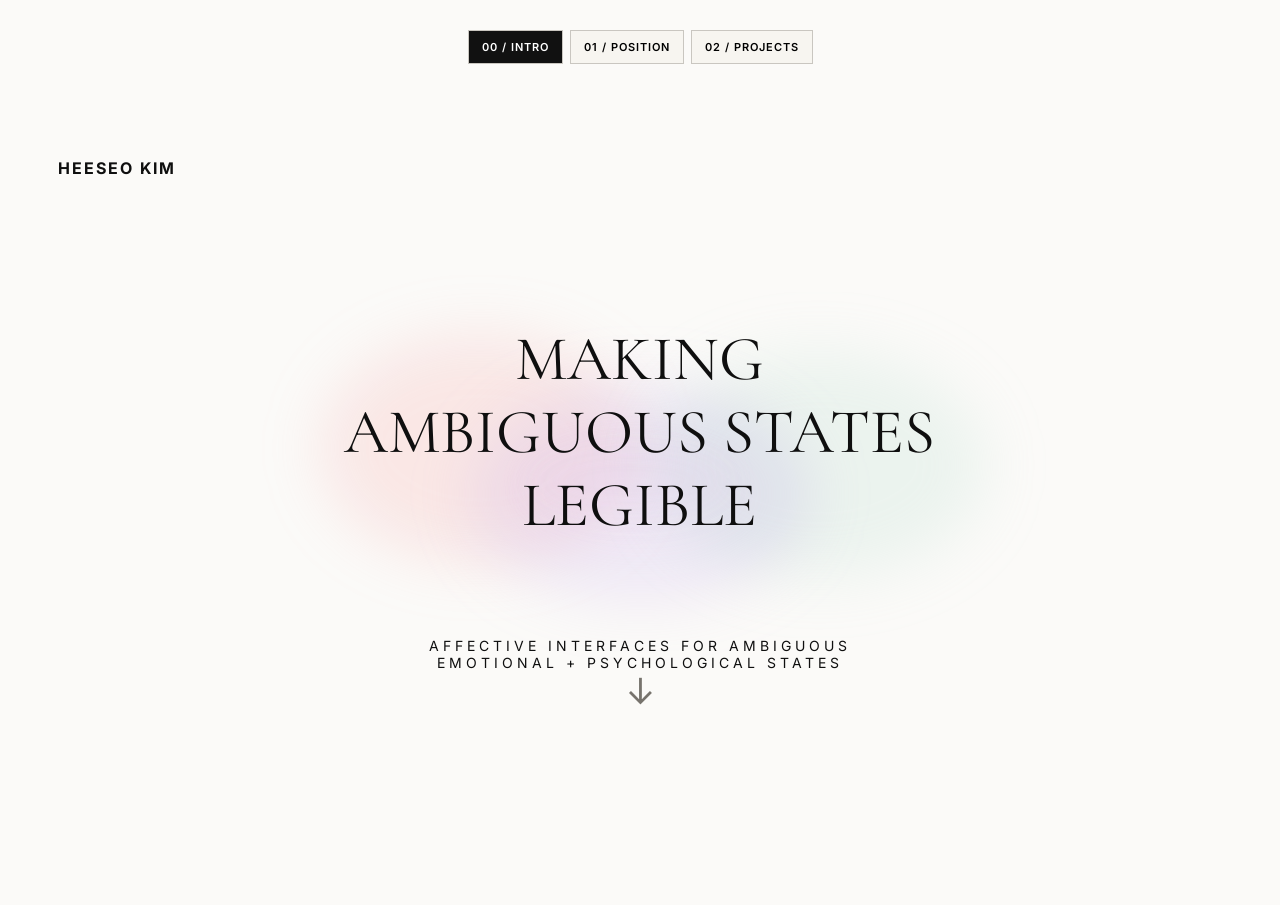
==== commit 755f2d0b: "Refine intro, project map, and process sections" ====
--- a/index.html
+++ b/index.html
@@ -20,8 +20,8 @@
       <section class="page intro is-active" data-page-panel="intro">
         <header><strong>HEESEO KIM</strong></header>
         <div class="hero-fields" aria-hidden="true"><img src="assets/figma/hero-field-1.svg" alt="" /><img src="assets/figma/hero-field-2.svg" alt="" /><img src="assets/figma/hero-field-3.svg" alt="" /><img src="assets/figma/hero-field-4.svg" alt="" /></div>
-        <div class="intro-title">MAKING<br />EMOTIONS<br />LEGIBLE</div>
-        <p class="intro-subtitle">AFFECTIVE INTERFACES FOR AMBIGUOUS STATES</p>
+        <div class="intro-title">MAKING<br />AMBIGUOUS STATES<br />LEGIBLE</div>
+        <p class="intro-subtitle">AFFECTIVE INTERFACES FOR AMBIGUOUS<br />EMOTIONAL + PSYCHOLOGICAL STATES</p>
         <button class="down-arrow" data-next="position" aria-label="Next page">↓</button>
       </section>
 
@@ -35,7 +35,7 @@
 
       <section class="page projects" data-page-panel="projects">
         <header><strong>HEESEO KIM</strong></header>
-        <aside class="projects-intro"><h1>MAKING<br />EMOTIONS<br />LEGIBLE</h1><p>Design affective interfaces<br />that make ambiguous<br />emotional states perceptible,<br />interpretable, and actionable.</p></aside>
+        <aside class="projects-intro"><h1>MAKING<br />AMBIGUOUS STATES<br />LEGIBLE</h1><p>Design affective interfaces<br />that make ambiguous emotional<br />and psychological states<br />perceptible, interpretable,<br />and actionable.</p></aside>
         <div class="explore-fields" aria-hidden="true"><img src="assets/figma/explore-field-3.svg" alt="" /><img src="assets/figma/explore-field-2.svg" alt="" /><img src="assets/figma/explore-field-1.svg" alt="" /><img src="assets/figma/explore-field-4.svg" alt="" /><img src="assets/figma/explore-field-5.svg" alt="" /><img src="assets/figma/explore-field-3.svg" alt="" /></div>
         <div class="experience"><b>A M B I G U O U S<br />E X P E R I E N C E</b><span>Felt before it is known.<br />—</span></div>
         <div class="connectors" aria-hidden="true"><img src="assets/figma/connector-1.svg" alt="" /><img src="assets/figma/connector-2.svg" alt="" /><img src="assets/figma/connector-3.svg" alt="" /><img src="assets/figma/connector-4.svg" alt="" /><img src="assets/figma/connector-5.svg" alt="" /><img src="assets/figma/connector-6.svg" alt="" /></div>
--- a/style.css
+++ b/style.css
@@ -44,7 +44,7 @@
 /* Remove the paper-colour image rectangles while keeping the painted objects. */
 .projects .project>img{mix-blend-mode:multiply;filter:contrast(1.08) saturate(.9);opacity:.8}
 .projects .pms{left:48%;top:14%}.projects .child{left:28%;top:41%}
-.projects .living{left:31%;top:14%}.projects .pms{left:59%;top:13.5%}.projects .child{left:49%;top:45%}.projects .lockin,.projects .squeeze,.projects .balium{top:76%;transform:scale(.7);transform-origin:top left}.projects .lockin{left:35%}.projects .squeeze{left:52%}.projects .balium{left:67%}.projects .lockin>img,.projects .squeeze>img,.projects .balium>img{top:54px}@media(max-width:700px){.projects .living,.projects .pms,.projects .child{left:auto;top:auto}.projects .lockin,.projects .squeeze,.projects .balium{top:auto;transform:none}.projects .lockin>img,.projects .squeeze>img,.projects .balium>img{top:auto}}
+.projects .living{left:31%;top:14%}.projects .pms{left:63%;top:13.5%}.projects .child{left:49%;top:45%}.projects .lockin,.projects .squeeze,.projects .balium{top:76%;transform:scale(.7);transform-origin:top left}.projects .lockin{left:35%}.projects .squeeze{left:52%}.projects .balium{left:67%}.projects .lockin>img,.projects .squeeze>img,.projects .balium>img{top:54px}@media(max-width:700px){.projects .living,.projects .pms,.projects .child{left:auto;top:auto}.projects .lockin,.projects .squeeze,.projects .balium{top:auto;transform:none}.projects .lockin>img,.projects .squeeze>img,.projects .balium>img{top:auto}}
 .projects .experience{display:none}.projects .explore-fields{display:block;left:27%;top:18%;width:52%;height:67%;opacity:1}.projects .explore-fields img{width:66%!important;height:66%!important;opacity:.5!important;animation:none!important}.projects .explore-fields img:nth-child(1){left:2%!important;top:1%!important}.projects .explore-fields img:nth-child(2){left:18%!important;top:-2%!important}.projects .explore-fields img:nth-child(3){left:34%!important;top:2%!important}.projects .explore-fields img:nth-child(4){left:34%!important;top:31%!important}.projects .explore-fields img:nth-child(5){left:18%!important;top:36%!important}.projects .explore-fields img:nth-child(6){left:2%!important;top:31%!important}@media(max-width:700px){.projects .explore-fields{left:5%;top:25%;width:90%;height:39%}.projects .explore-fields img{width:66%!important;height:66%!important}}
 .projects .explore-fields img:nth-child(4),.projects .explore-fields img:nth-child(5),.projects .explore-fields img:nth-child(6){opacity:.65!important}
 .projects .child{transform:scale(.9);transform-origin:top left}.projects .living>img,.projects .pms>img{transform:scale(1.12);transform-origin:top left}
@@ -52,5 +52,8 @@
 .projects .living>img,.projects .lockin>img,.projects .squeeze>img{opacity:.96}
 .projects .lockin>img,.projects .squeeze>img{opacity:1;filter:contrast(1.28) saturate(1.18) brightness(.88);mix-blend-mode:normal;filter:contrast(1.28) saturate(1.18) brightness(.88) drop-shadow(0 3px 5px rgba(72,72,96,.18))}
 .projects .pms b,.projects .pms small{transform:translateX(-28px)}
+.projects .pms>span{transform:translateX(-28px)}
+@media(min-width:701px){.projects .explore-fields,.projects .projects-grid{transform:translateX(5%)}.projects .connectors{position:absolute;inset:0;transform:translateX(5%)}}
+.intro-title{left:13%;top:30%;width:74%;font-size:clamp(34px,4.9vw,74px);line-height:1.16}.intro-subtitle{left:18%;top:66%;width:64%}@media(max-width:700px){.intro-title{left:5%;top:26%;width:90%;font-size:clamp(32px,8.5vw,58px)}.intro-subtitle{left:10%;top:59%;width:80%}}
 .page.is-entering-forward{animation:page-slide-up .9s cubic-bezier(.22,.61,.36,1) both}.page.is-entering-backward{animation:page-slide-down .9s cubic-bezier(.22,.61,.36,1) both}@keyframes page-slide-up{from{opacity:0;transform:translateY(10%)}to{opacity:1;transform:translateY(0)}}@keyframes page-slide-down{from{opacity:0;transform:translateY(-10%)}to{opacity:1;transform:translateY(0)}}@media(prefers-reduced-motion:reduce){.page.is-entering-forward,.page.is-entering-backward{animation:none}}
-.projects .connectors img:nth-child(1),.projects .connectors img:nth-child(2),.projects .connectors img:nth-child(3),.projects .connectors img:nth-child(4){display:block}.projects .connectors img:nth-child(5),.projects .connectors img:nth-child(6){display:none}.projects .connectors img:nth-child(1){left:33%;top:43%;width:13%;transform:none}.projects .connectors img:nth-child(2){left:57%;top:43%;width:13%;transform:none}.projects .connectors img:nth-child(3){left:39%;top:70%;width:12%;transform:rotate(28deg)}.projects .connectors img:nth-child(4){left:58%;top:70%;width:12%;transform:rotate(152deg)}
+.projects .connectors img:nth-child(1),.projects .connectors img:nth-child(2),.projects .connectors img:nth-child(3),.projects .connectors img:nth-child(4){display:block}.projects .connectors img:nth-child(5),.projects .connectors img:nth-child(6){display:none}.projects .connectors img:nth-child(1){left:33%;top:43%;width:13%;transform:none}.projects .connectors img:nth-child(2){left:61%;top:43%;width:13%;transform:none}.projects .connectors img:nth-child(3){left:39%;top:70%;width:12%;transform:rotate(28deg)}.projects .connectors img:nth-child(4){left:58%;top:70%;width:12%;transform:rotate(152deg)}
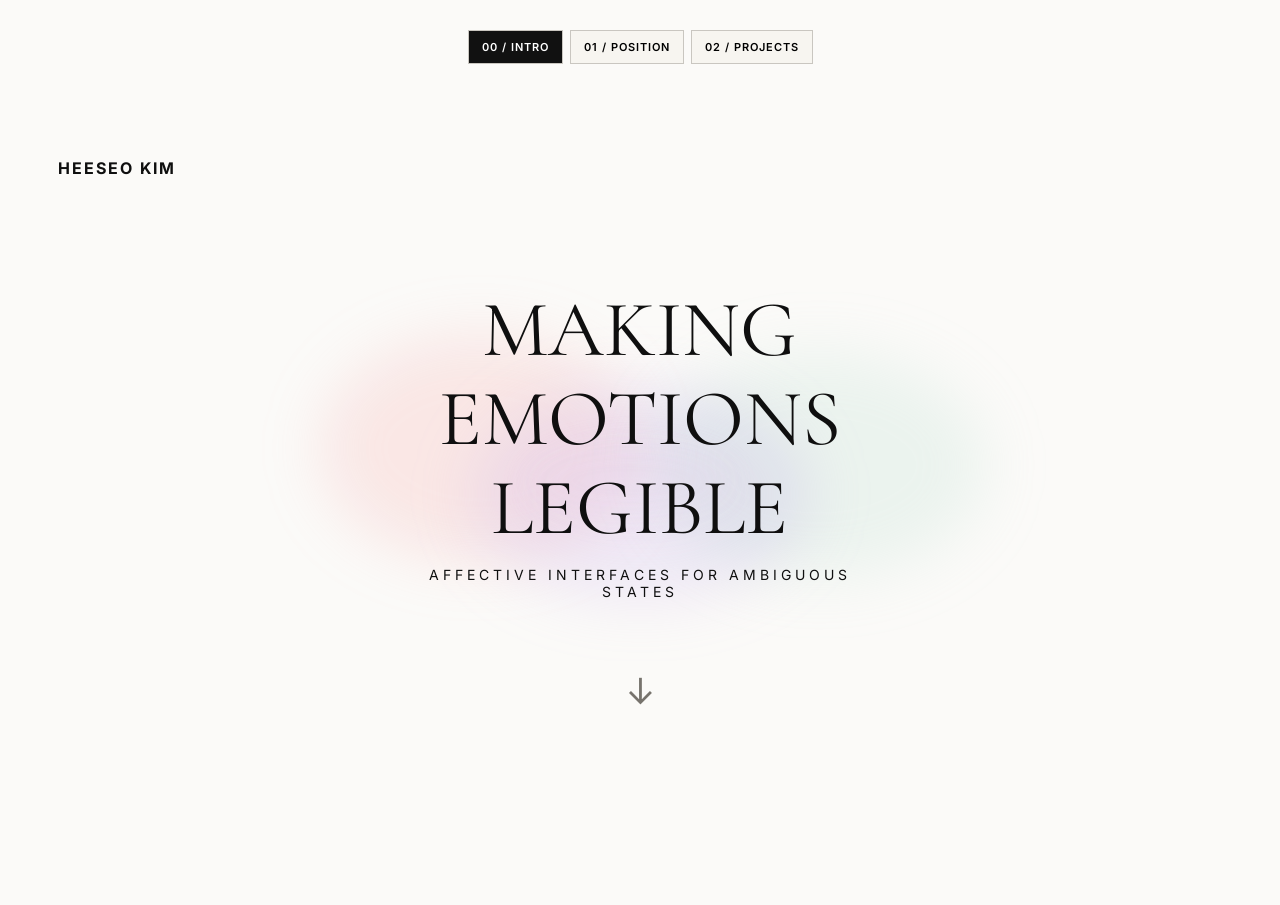
==== commit 0e3ce03a: "Merge pull request #1 from HeeseoKimRaina/portfolio_devlop_0813_1 Portfolio devlop 0813 1" ====
--- a/index.html
+++ b/index.html
@@ -20,8 +20,8 @@
       <section class="page intro is-active" data-page-panel="intro">
         <header><strong>HEESEO KIM</strong></header>
         <div class="hero-fields" aria-hidden="true"><img src="assets/figma/hero-field-1.svg" alt="" /><img src="assets/figma/hero-field-2.svg" alt="" /><img src="assets/figma/hero-field-3.svg" alt="" /><img src="assets/figma/hero-field-4.svg" alt="" /></div>
-        <div class="intro-title">MAKING<br />AMBIGUOUS STATES<br />LEGIBLE</div>
-        <p class="intro-subtitle">AFFECTIVE INTERFACES FOR AMBIGUOUS<br />EMOTIONAL + PSYCHOLOGICAL STATES</p>
+        <div class="intro-title">MAKING<br />EMOTIONS<br />LEGIBLE</div>
+        <p class="intro-subtitle">AFFECTIVE INTERFACES FOR AMBIGUOUS STATES</p>
         <button class="down-arrow" data-next="position" aria-label="Next page">↓</button>
       </section>
 
@@ -35,7 +35,7 @@
 
       <section class="page projects" data-page-panel="projects">
         <header><strong>HEESEO KIM</strong></header>
-        <aside class="projects-intro"><h1>MAKING<br />AMBIGUOUS STATES<br />LEGIBLE</h1><p>Design affective interfaces<br />that make ambiguous emotional<br />and psychological states<br />perceptible, interpretable,<br />and actionable.</p></aside>
+        <aside class="projects-intro"><h1>MAKING<br />EMOTIONS<br />LEGIBLE</h1><p>Design affective interfaces<br />that make ambiguous<br />emotional states perceptible,<br />interpretable, and actionable.</p></aside>
         <div class="explore-fields" aria-hidden="true"><img src="assets/figma/explore-field-3.svg" alt="" /><img src="assets/figma/explore-field-2.svg" alt="" /><img src="assets/figma/explore-field-1.svg" alt="" /><img src="assets/figma/explore-field-4.svg" alt="" /><img src="assets/figma/explore-field-5.svg" alt="" /><img src="assets/figma/explore-field-3.svg" alt="" /></div>
         <div class="experience"><b>A M B I G U O U S<br />E X P E R I E N C E</b><span>Felt before it is known.<br />—</span></div>
         <div class="connectors" aria-hidden="true"><img src="assets/figma/connector-1.svg" alt="" /><img src="assets/figma/connector-2.svg" alt="" /><img src="assets/figma/connector-3.svg" alt="" /><img src="assets/figma/connector-4.svg" alt="" /><img src="assets/figma/connector-5.svg" alt="" /><img src="assets/figma/connector-6.svg" alt="" /></div>
--- a/style.css
+++ b/style.css
@@ -44,7 +44,7 @@
 /* Remove the paper-colour image rectangles while keeping the painted objects. */
 .projects .project>img{mix-blend-mode:multiply;filter:contrast(1.08) saturate(.9);opacity:.8}
 .projects .pms{left:48%;top:14%}.projects .child{left:28%;top:41%}
-.projects .living{left:31%;top:14%}.projects .pms{left:63%;top:13.5%}.projects .child{left:49%;top:45%}.projects .lockin,.projects .squeeze,.projects .balium{top:76%;transform:scale(.7);transform-origin:top left}.projects .lockin{left:35%}.projects .squeeze{left:52%}.projects .balium{left:67%}.projects .lockin>img,.projects .squeeze>img,.projects .balium>img{top:54px}@media(max-width:700px){.projects .living,.projects .pms,.projects .child{left:auto;top:auto}.projects .lockin,.projects .squeeze,.projects .balium{top:auto;transform:none}.projects .lockin>img,.projects .squeeze>img,.projects .balium>img{top:auto}}
+.projects .living{left:31%;top:14%}.projects .pms{left:59%;top:13.5%}.projects .child{left:49%;top:45%}.projects .lockin,.projects .squeeze,.projects .balium{top:76%;transform:scale(.7);transform-origin:top left}.projects .lockin{left:35%}.projects .squeeze{left:52%}.projects .balium{left:67%}.projects .lockin>img,.projects .squeeze>img,.projects .balium>img{top:54px}@media(max-width:700px){.projects .living,.projects .pms,.projects .child{left:auto;top:auto}.projects .lockin,.projects .squeeze,.projects .balium{top:auto;transform:none}.projects .lockin>img,.projects .squeeze>img,.projects .balium>img{top:auto}}
 .projects .experience{display:none}.projects .explore-fields{display:block;left:27%;top:18%;width:52%;height:67%;opacity:1}.projects .explore-fields img{width:66%!important;height:66%!important;opacity:.5!important;animation:none!important}.projects .explore-fields img:nth-child(1){left:2%!important;top:1%!important}.projects .explore-fields img:nth-child(2){left:18%!important;top:-2%!important}.projects .explore-fields img:nth-child(3){left:34%!important;top:2%!important}.projects .explore-fields img:nth-child(4){left:34%!important;top:31%!important}.projects .explore-fields img:nth-child(5){left:18%!important;top:36%!important}.projects .explore-fields img:nth-child(6){left:2%!important;top:31%!important}@media(max-width:700px){.projects .explore-fields{left:5%;top:25%;width:90%;height:39%}.projects .explore-fields img{width:66%!important;height:66%!important}}
 .projects .explore-fields img:nth-child(4),.projects .explore-fields img:nth-child(5),.projects .explore-fields img:nth-child(6){opacity:.65!important}
 .projects .child{transform:scale(.9);transform-origin:top left}.projects .living>img,.projects .pms>img{transform:scale(1.12);transform-origin:top left}
@@ -52,8 +52,5 @@
 .projects .living>img,.projects .lockin>img,.projects .squeeze>img{opacity:.96}
 .projects .lockin>img,.projects .squeeze>img{opacity:1;filter:contrast(1.28) saturate(1.18) brightness(.88);mix-blend-mode:normal;filter:contrast(1.28) saturate(1.18) brightness(.88) drop-shadow(0 3px 5px rgba(72,72,96,.18))}
 .projects .pms b,.projects .pms small{transform:translateX(-28px)}
-.projects .pms>span{transform:translateX(-28px)}
-@media(min-width:701px){.projects .explore-fields,.projects .projects-grid{transform:translateX(5%)}.projects .connectors{position:absolute;inset:0;transform:translateX(5%)}}
-.intro-title{left:13%;top:30%;width:74%;font-size:clamp(34px,4.9vw,74px);line-height:1.16}.intro-subtitle{left:18%;top:66%;width:64%}@media(max-width:700px){.intro-title{left:5%;top:26%;width:90%;font-size:clamp(32px,8.5vw,58px)}.intro-subtitle{left:10%;top:59%;width:80%}}
 .page.is-entering-forward{animation:page-slide-up .9s cubic-bezier(.22,.61,.36,1) both}.page.is-entering-backward{animation:page-slide-down .9s cubic-bezier(.22,.61,.36,1) both}@keyframes page-slide-up{from{opacity:0;transform:translateY(10%)}to{opacity:1;transform:translateY(0)}}@keyframes page-slide-down{from{opacity:0;transform:translateY(-10%)}to{opacity:1;transform:translateY(0)}}@media(prefers-reduced-motion:reduce){.page.is-entering-forward,.page.is-entering-backward{animation:none}}
-.projects .connectors img:nth-child(1),.projects .connectors img:nth-child(2),.projects .connectors img:nth-child(3),.projects .connectors img:nth-child(4){display:block}.projects .connectors img:nth-child(5),.projects .connectors img:nth-child(6){display:none}.projects .connectors img:nth-child(1){left:33%;top:43%;width:13%;transform:none}.projects .connectors img:nth-child(2){left:61%;top:43%;width:13%;transform:none}.projects .connectors img:nth-child(3){left:39%;top:70%;width:12%;transform:rotate(28deg)}.projects .connectors img:nth-child(4){left:58%;top:70%;width:12%;transform:rotate(152deg)}
+.projects .connectors img:nth-child(1),.projects .connectors img:nth-child(2),.projects .connectors img:nth-child(3),.projects .connectors img:nth-child(4){display:block}.projects .connectors img:nth-child(5),.projects .connectors img:nth-child(6){display:none}.projects .connectors img:nth-child(1){left:33%;top:43%;width:13%;transform:none}.projects .connectors img:nth-child(2){left:57%;top:43%;width:13%;transform:none}.projects .connectors img:nth-child(3){left:39%;top:70%;width:12%;transform:rotate(28deg)}.projects .connectors img:nth-child(4){left:58%;top:70%;width:12%;transform:rotate(152deg)}
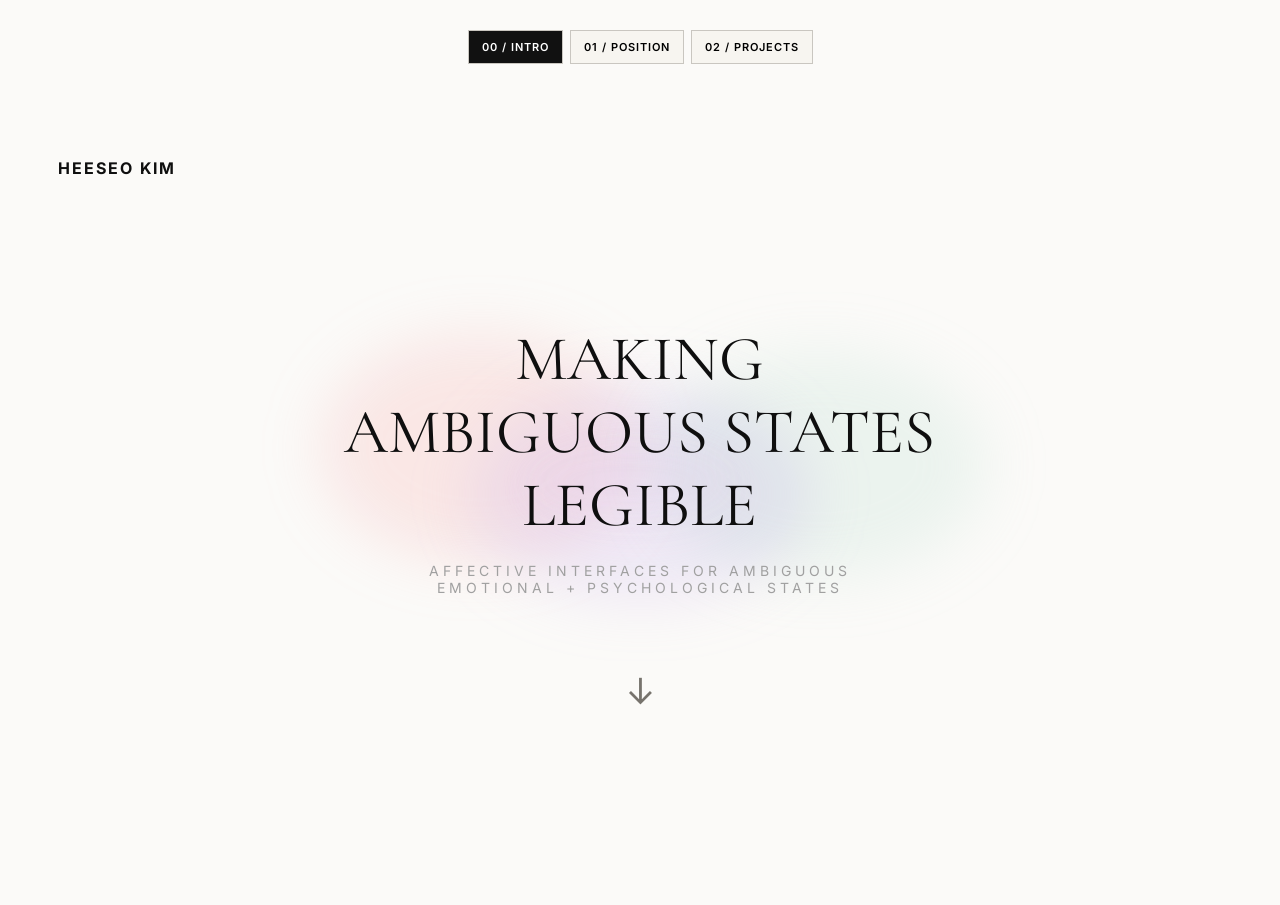
==== commit 91fc880b: "Merge pull request #3 from HeeseoKimRaina/portfolio_develop_0813_3 Portfolio develop 0813 3" ====
--- a/index.html
+++ b/index.html
@@ -20,8 +20,8 @@
       <section class="page intro is-active" data-page-panel="intro">
         <header><strong>HEESEO KIM</strong></header>
         <div class="hero-fields" aria-hidden="true"><img src="assets/figma/hero-field-1.svg" alt="" /><img src="assets/figma/hero-field-2.svg" alt="" /><img src="assets/figma/hero-field-3.svg" alt="" /><img src="assets/figma/hero-field-4.svg" alt="" /></div>
-        <div class="intro-title">MAKING<br />EMOTIONS<br />LEGIBLE</div>
-        <p class="intro-subtitle">AFFECTIVE INTERFACES FOR AMBIGUOUS STATES</p>
+        <div class="intro-title">MAKING<br />AMBIGUOUS STATES<br />LEGIBLE</div>
+        <p class="intro-subtitle">AFFECTIVE INTERFACES FOR AMBIGUOUS<br />EMOTIONAL + PSYCHOLOGICAL STATES</p>
         <button class="down-arrow" data-next="position" aria-label="Next page">↓</button>
       </section>
 
@@ -35,7 +35,7 @@
 
       <section class="page projects" data-page-panel="projects">
         <header><strong>HEESEO KIM</strong></header>
-        <aside class="projects-intro"><h1>MAKING<br />EMOTIONS<br />LEGIBLE</h1><p>Design affective interfaces<br />that make ambiguous<br />emotional states perceptible,<br />interpretable, and actionable.</p></aside>
+        <aside class="projects-intro"><h1>MAKING<br />AMBIGUOUS STATES<br />LEGIBLE</h1><p>Design affective interfaces<br />that make ambiguous emotional<br />and psychological states<br />perceptible, interpretable,<br />and actionable.</p></aside>
         <div class="explore-fields" aria-hidden="true"><img src="assets/figma/explore-field-3.svg" alt="" /><img src="assets/figma/explore-field-2.svg" alt="" /><img src="assets/figma/explore-field-1.svg" alt="" /><img src="assets/figma/explore-field-4.svg" alt="" /><img src="assets/figma/explore-field-5.svg" alt="" /><img src="assets/figma/explore-field-3.svg" alt="" /></div>
         <div class="experience"><b>A M B I G U O U S<br />E X P E R I E N C E</b><span>Felt before it is known.<br />—</span></div>
         <div class="connectors" aria-hidden="true"><img src="assets/figma/connector-1.svg" alt="" /><img src="assets/figma/connector-2.svg" alt="" /><img src="assets/figma/connector-3.svg" alt="" /><img src="assets/figma/connector-4.svg" alt="" /><img src="assets/figma/connector-5.svg" alt="" /><img src="assets/figma/connector-6.svg" alt="" /></div>
--- a/style.css
+++ b/style.css
@@ -44,7 +44,7 @@
 /* Remove the paper-colour image rectangles while keeping the painted objects. */
 .projects .project>img{mix-blend-mode:multiply;filter:contrast(1.08) saturate(.9);opacity:.8}
 .projects .pms{left:48%;top:14%}.projects .child{left:28%;top:41%}
-.projects .living{left:31%;top:14%}.projects .pms{left:59%;top:13.5%}.projects .child{left:49%;top:45%}.projects .lockin,.projects .squeeze,.projects .balium{top:76%;transform:scale(.7);transform-origin:top left}.projects .lockin{left:35%}.projects .squeeze{left:52%}.projects .balium{left:67%}.projects .lockin>img,.projects .squeeze>img,.projects .balium>img{top:54px}@media(max-width:700px){.projects .living,.projects .pms,.projects .child{left:auto;top:auto}.projects .lockin,.projects .squeeze,.projects .balium{top:auto;transform:none}.projects .lockin>img,.projects .squeeze>img,.projects .balium>img{top:auto}}
+.projects .living{left:31%;top:14%}.projects .pms{left:63%;top:13.5%}.projects .child{left:49%;top:45%}.projects .lockin,.projects .squeeze,.projects .balium{top:76%;transform:scale(.7);transform-origin:top left}.projects .lockin{left:35%}.projects .squeeze{left:52%}.projects .balium{left:67%}.projects .lockin>img,.projects .squeeze>img,.projects .balium>img{top:54px}@media(max-width:700px){.projects .living,.projects .pms,.projects .child{left:auto;top:auto}.projects .lockin,.projects .squeeze,.projects .balium{top:auto;transform:none}.projects .lockin>img,.projects .squeeze>img,.projects .balium>img{top:auto}}
 .projects .experience{display:none}.projects .explore-fields{display:block;left:27%;top:18%;width:52%;height:67%;opacity:1}.projects .explore-fields img{width:66%!important;height:66%!important;opacity:.5!important;animation:none!important}.projects .explore-fields img:nth-child(1){left:2%!important;top:1%!important}.projects .explore-fields img:nth-child(2){left:18%!important;top:-2%!important}.projects .explore-fields img:nth-child(3){left:34%!important;top:2%!important}.projects .explore-fields img:nth-child(4){left:34%!important;top:31%!important}.projects .explore-fields img:nth-child(5){left:18%!important;top:36%!important}.projects .explore-fields img:nth-child(6){left:2%!important;top:31%!important}@media(max-width:700px){.projects .explore-fields{left:5%;top:25%;width:90%;height:39%}.projects .explore-fields img{width:66%!important;height:66%!important}}
 .projects .explore-fields img:nth-child(4),.projects .explore-fields img:nth-child(5),.projects .explore-fields img:nth-child(6){opacity:.65!important}
 .projects .child{transform:scale(.9);transform-origin:top left}.projects .living>img,.projects .pms>img{transform:scale(1.12);transform-origin:top left}
@@ -52,5 +52,8 @@
 .projects .living>img,.projects .lockin>img,.projects .squeeze>img{opacity:.96}
 .projects .lockin>img,.projects .squeeze>img{opacity:1;filter:contrast(1.28) saturate(1.18) brightness(.88);mix-blend-mode:normal;filter:contrast(1.28) saturate(1.18) brightness(.88) drop-shadow(0 3px 5px rgba(72,72,96,.18))}
 .projects .pms b,.projects .pms small{transform:translateX(-28px)}
+.projects .pms>span{transform:translateX(-28px)}
+@media(min-width:701px){.projects .explore-fields,.projects .projects-grid{transform:translateX(5%)}.projects .connectors{position:absolute;inset:0;transform:translateX(5%)}}
+.intro-title{left:13%;top:30%;width:74%;font-size:clamp(34px,4.9vw,74px);line-height:1.16}.intro-subtitle{left:18%;top:57%;width:64%;color:#a0a0a0}@media(max-width:700px){.intro-title{left:5%;top:26%;width:90%;font-size:clamp(32px,8.5vw,58px)}.intro-subtitle{left:10%;top:50%;width:80%}}
 .page.is-entering-forward{animation:page-slide-up .9s cubic-bezier(.22,.61,.36,1) both}.page.is-entering-backward{animation:page-slide-down .9s cubic-bezier(.22,.61,.36,1) both}@keyframes page-slide-up{from{opacity:0;transform:translateY(10%)}to{opacity:1;transform:translateY(0)}}@keyframes page-slide-down{from{opacity:0;transform:translateY(-10%)}to{opacity:1;transform:translateY(0)}}@media(prefers-reduced-motion:reduce){.page.is-entering-forward,.page.is-entering-backward{animation:none}}
-.projects .connectors img:nth-child(1),.projects .connectors img:nth-child(2),.projects .connectors img:nth-child(3),.projects .connectors img:nth-child(4){display:block}.projects .connectors img:nth-child(5),.projects .connectors img:nth-child(6){display:none}.projects .connectors img:nth-child(1){left:33%;top:43%;width:13%;transform:none}.projects .connectors img:nth-child(2){left:57%;top:43%;width:13%;transform:none}.projects .connectors img:nth-child(3){left:39%;top:70%;width:12%;transform:rotate(28deg)}.projects .connectors img:nth-child(4){left:58%;top:70%;width:12%;transform:rotate(152deg)}
+.projects .connectors img:nth-child(1),.projects .connectors img:nth-child(2),.projects .connectors img:nth-child(3),.projects .connectors img:nth-child(4){display:block}.projects .connectors img:nth-child(5),.projects .connectors img:nth-child(6){display:none}.projects .connectors img:nth-child(1){left:33%;top:43%;width:13%;transform:none}.projects .connectors img:nth-child(2){left:61%;top:43%;width:13%;transform:none}.projects .connectors img:nth-child(3){left:39%;top:70%;width:12%;transform:rotate(28deg)}.projects .connectors img:nth-child(4){left:58%;top:70%;width:12%;transform:rotate(152deg)}
